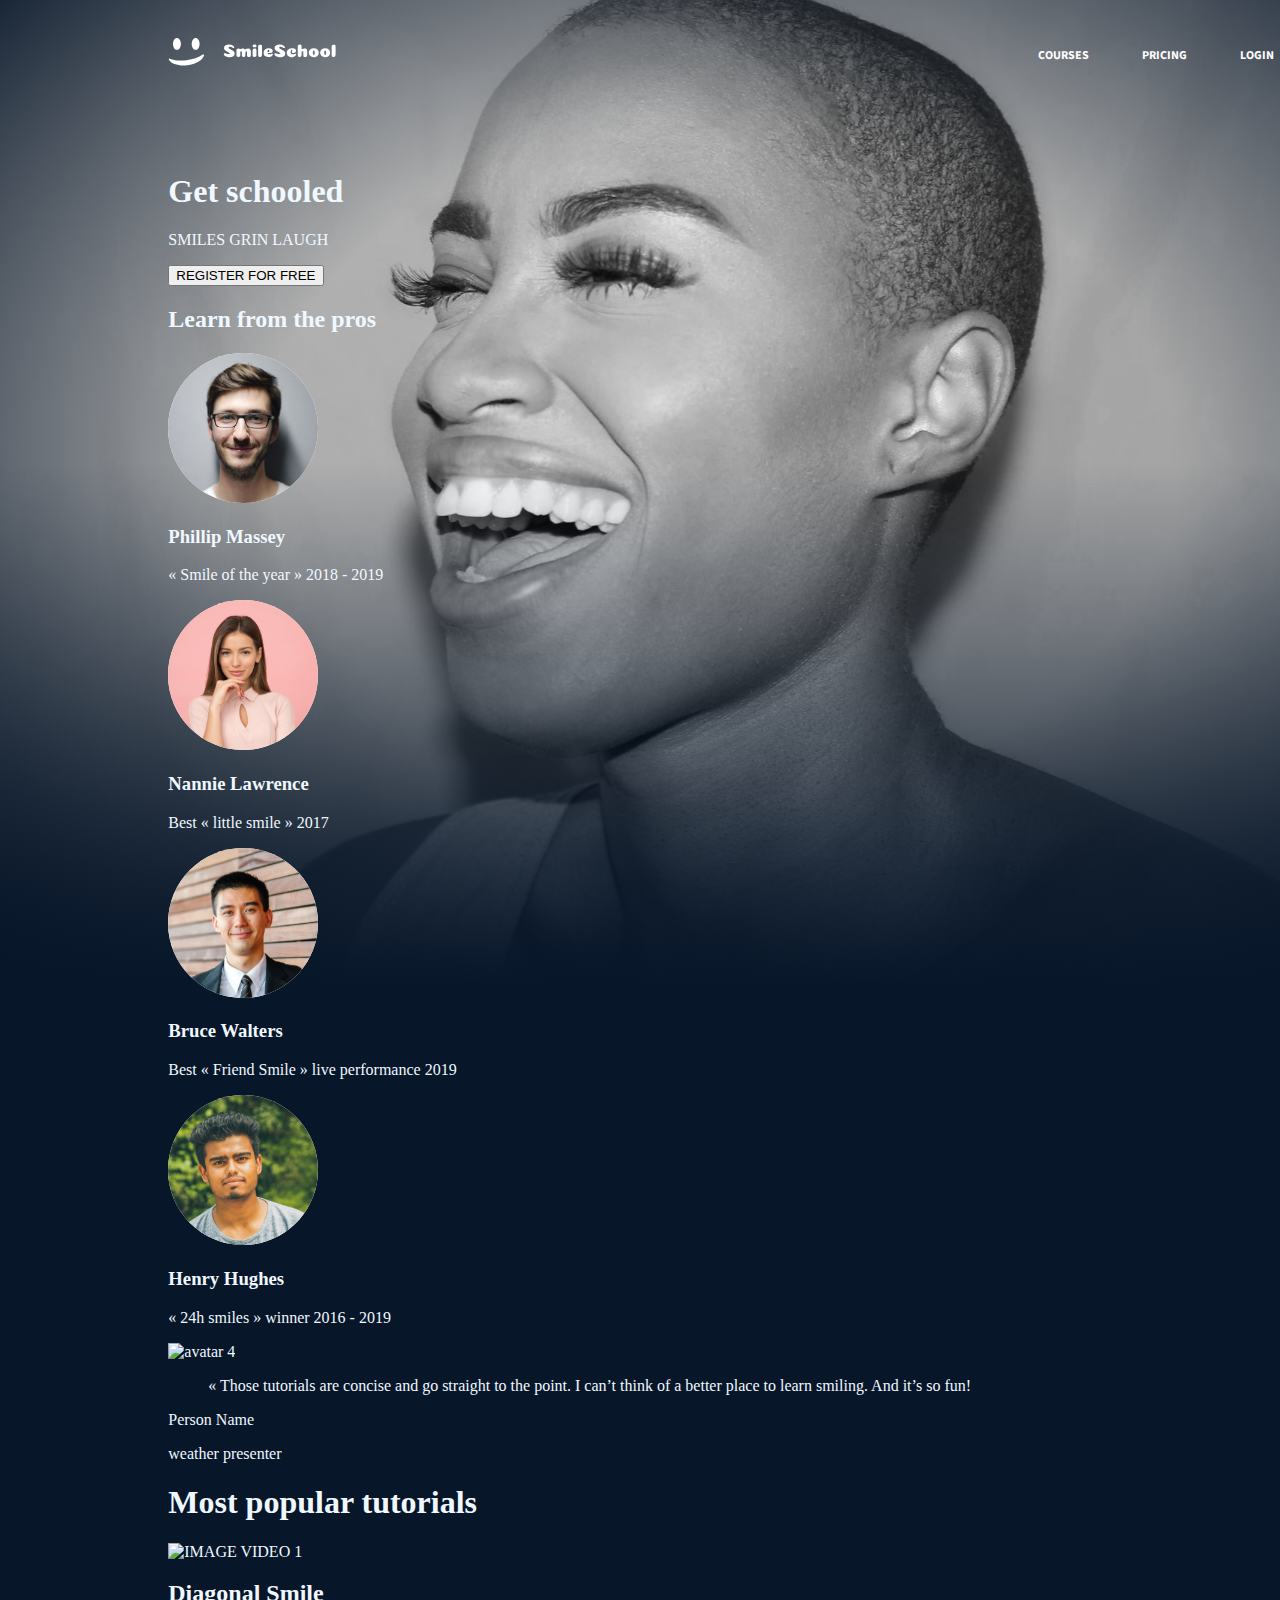
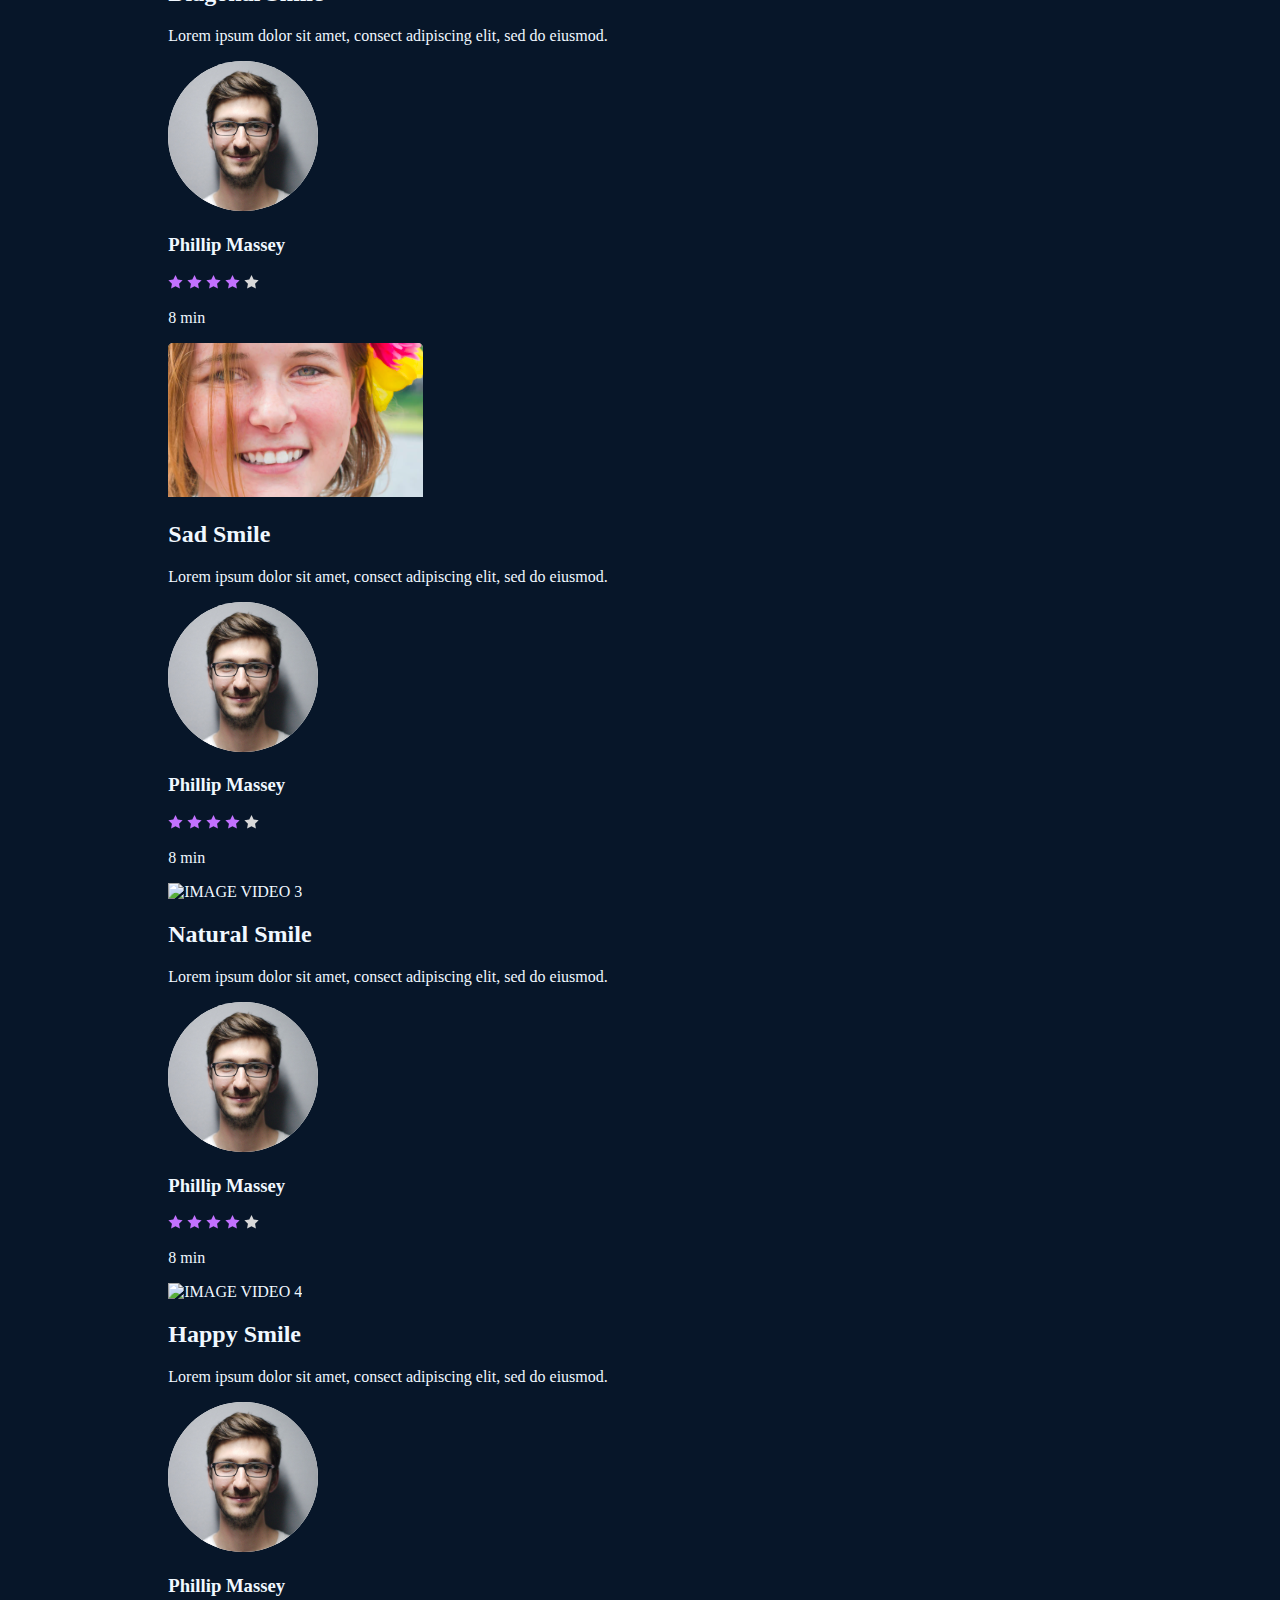
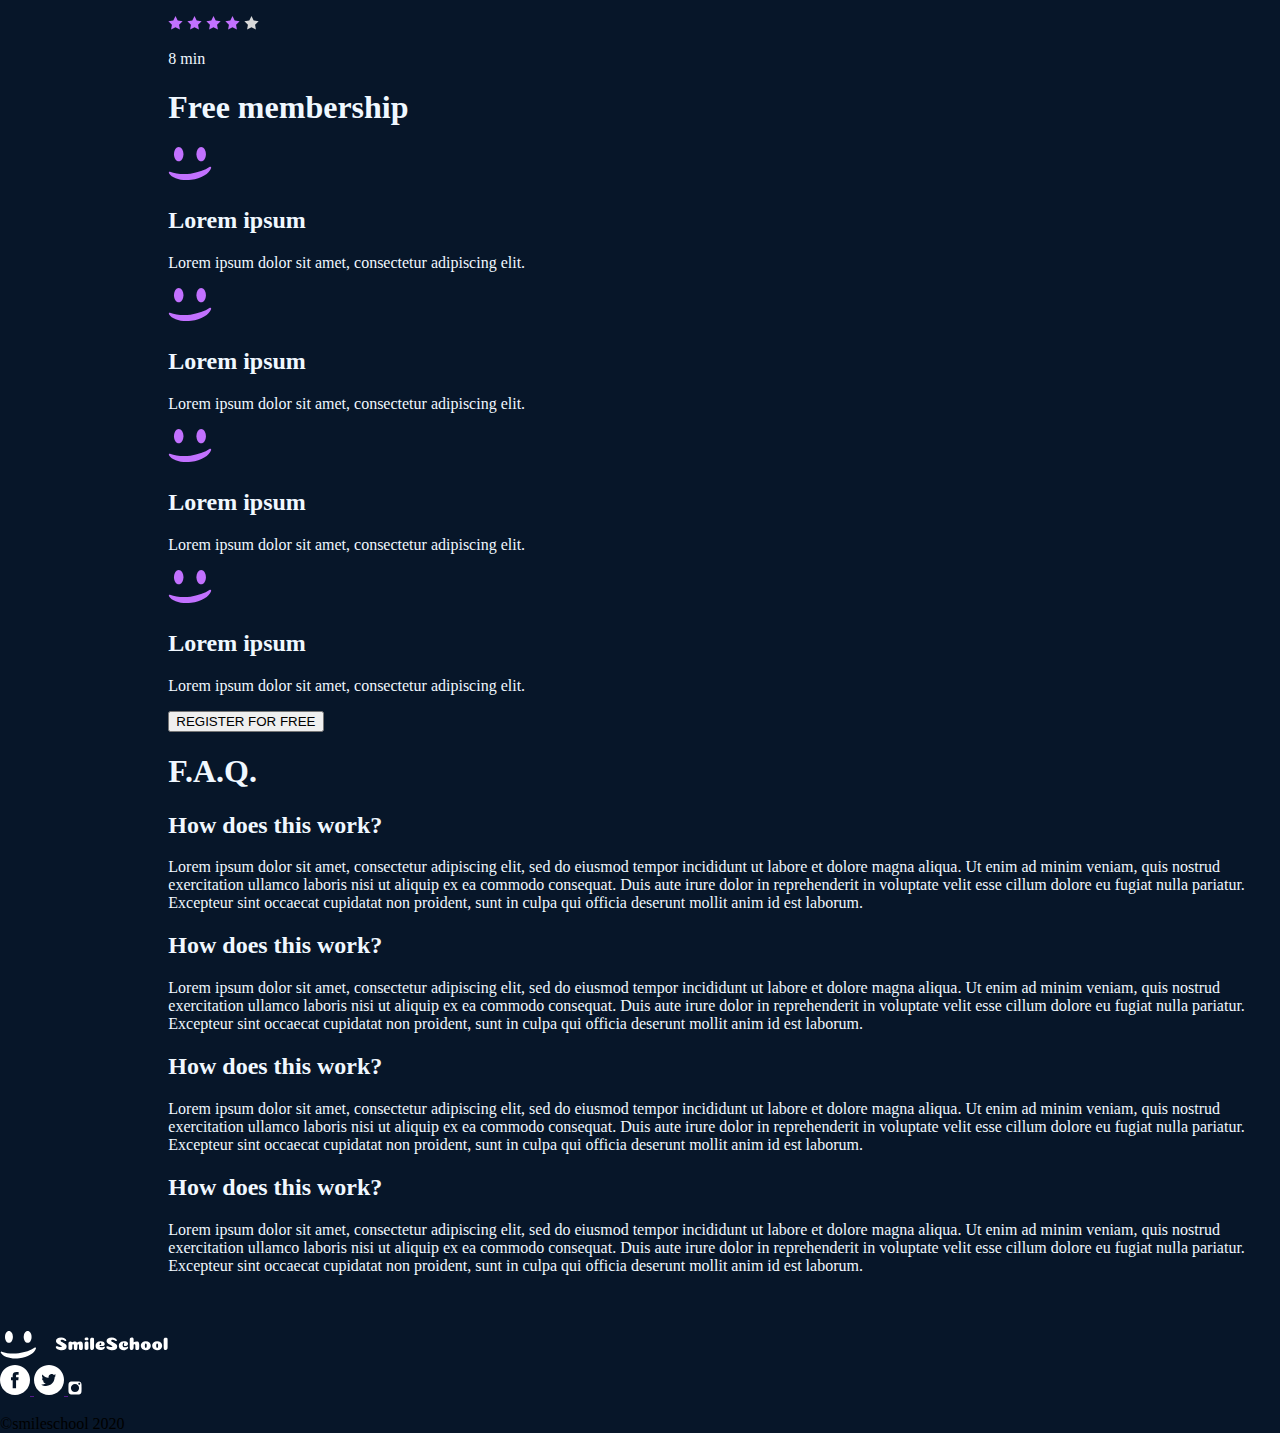
==== css_advanced/index.html @ c52c88cc "header and background image done" ====
<!DOCTYPE html>
<html lang="en">

<head>
    <meta charset="UTF-8">
    <meta name="viewport" content="width=device-width, initial-scale=1.0">
    <title>Get schooled</title>
    <link rel="stylesheet" href="styles.css">
    <link href="https://fonts.googleapis.com/css2?family=Source+Sans+Pro:wght@700&display=swap" rel="stylesheet">


</head>

<body>
    <header>
        <div>
            <a href="#">
                <img src="./images/logo.svg" alt="Logo"/>
            </a>
        </div>        
        <div class="menu">
            <a href="#">COURSES</a>
            <a href="#">PRICING</a>
            <a href="#">LOGIN</a>
        </div>
    </header>
    <main>
       <section>
        <div>
            <h1>Get schooled</h1>
            <p>SMILES GRIN LAUGH</p>
            <button>REGISTER FOR FREE</button>
        </div>  
        <div>
            <h2>Learn from the pros</h2>
            <div>
                <div>
                    <img src="./images/avatar.svg" alt="avatar"/>
                    <h3>Phillip Massey</h3>
                    <p>« Smile of the year » 2018 - 2019</p>
                </div>
                <div>
                    <img src="./images/avatar(1).svg" alt="avatar 1"/>
                    <h3>Nannie Lawrence</h3>
                    <p>Best « little smile » 2017</p>
                </div>
                <div>
                    <img src="./images/avatar(2).svg" alt="avatar 2"/>
                    <h3>Bruce Walters</h3>
                    <p>Best « Friend Smile » live performance 2019</p>
                </div>
                <div>
                    <img src="./images/avatar(3).svg" alt="avatar 3"/>
                    <h3>Henry Hughes</h3>
                    <p>« 24h smiles » winner 2016 - 2019</p>
                </div>
            </div>
        </div>      
       </section>
       <section>
        <div>
            <img src="./images/avatar(4).svg" alt="avatar 4"/>
            <div>
                <blockquote>« Those tutorials are concise and go straight to the point. I can’t think of a better place to learn smiling. And it’s so fun!</blockquote>
                <p>Person Name</p>
                <p>weather presenter</p>
            </div>
        </div>
       </section>
       <section>
        <h1>Most popular tutorials</h1>
        <div>
            <div>
                <img src="./videos/preview.svg" alt="IMAGE VIDEO 1"/>
                <h2>Diagonal Smile</h2>
                <p>Lorem ipsum dolor sit amet, consect adipiscing elit, sed do eiusmod.</p>
                <div>
                    <img src="./images/avatar.svg" alt="avatar"/>
                    <h3>Phillip Massey</h3>
                </div>
                <div>
                    <img src="./images/Star_1.svg" alt="STAR 1">
                    <img src="./images/Star_1.svg" alt="STAR 2">
                    <img src="./images/Star_1.svg" alt="STAR 3">
                    <img src="./images/Star_1.svg" alt="STAR 4"> 
                    <img src="./images/Star_5.svg" alt="STAR 5">  
                </div>
                <p>8 min</p>
            </div>
            <div>
                <img src="./videos/preview 1.svg" alt="IMAGE VIDEO 2"/>
                <h2>Sad Smile</h2>
                <p>Lorem ipsum dolor sit amet, consect adipiscing elit, sed do eiusmod.</p>
                <div>
                    <img src="./images/avatar.svg" alt="avatar"/>
                    <h3>Phillip Massey</h3>
                </div>
                <div>
                    <img src="./images/Star_1.svg" alt="STAR 1">
                    <img src="./images/Star_1.svg" alt="STAR 2">
                    <img src="./images/Star_1.svg" alt="STAR 3">
                    <img src="./images/Star_1.svg" alt="STAR 4">
                    <img src="./images/Star_5.svg" alt="STAR 5">  
                </div>
                <p>8 min</p>
            </div>
            <div>
                <img src="./videos/preview 2.svg" alt="IMAGE VIDEO 3"/>
                <h2>Natural Smile</h2>
                <p>Lorem ipsum dolor sit amet, consect adipiscing elit, sed do eiusmod.</p>
                <div>
                    <img src="./images/avatar.svg" alt="avatar"/>
                    <h3>Phillip Massey</h3>
                </div>
                <div>
                    <img src="./images/Star_1.svg" alt="STAR 1">
                    <img src="./images/Star_1.svg" alt="STAR 2">
                    <img src="./images/Star_1.svg" alt="STAR 3">
                    <img src="./images/Star_1.svg" alt="STAR 4">
                    <img src="./images/Star_5.svg" alt="STAR 5">  
                </div>
                <p>8 min</p>
            </div>
            <div>
                <img src="./videos/preview 3.svg" alt="IMAGE VIDEO 4"/>
                <h2>Happy Smile</h2>
                <p>Lorem ipsum dolor sit amet, consect adipiscing elit, sed do eiusmod.</p>
                <div>
                    <img src="./images/avatar.svg" alt="avatar"/>
                    <h3>Phillip Massey</h3>
                </div>
                <div>
                    <img src="./images/Star_1.svg" alt="STAR 1">
                    <img src="./images/Star_1.svg" alt="STAR 2">
                    <img src="./images/Star_1.svg" alt="STAR 3">
                    <img src="./images/Star_1.svg" alt="STAR 4">
                    <img src="./images/Star_5.svg" alt="STAR 5">  
                </div>
                <p>8 min</p>
            </div>
        </div>
       </section>
       <section>
        <h1>Free membership</h1>
        <div>
            <div>
                <img src="./images/smile.svg" alt="SMILE 1">
                <h2>Lorem ipsum</h2>
                <p>Lorem ipsum dolor sit amet, consectetur adipiscing elit.</p>
            </div>
            <div>
                <img src="./images/smile.svg" alt="SMILE 2">
                <h2>Lorem ipsum</h2>
                <p>Lorem ipsum dolor sit amet, consectetur adipiscing elit.</p>
            </div>
            <div>
                <img src="./images/smile.svg" alt="SMILE 3">
                <h2>Lorem ipsum</h2>
                <p>Lorem ipsum dolor sit amet, consectetur adipiscing elit.</p>
            </div>
            <div>
                <img src="./images/smile.svg" alt="SMILE 4">
                <h2>Lorem ipsum</h2>
                <p>Lorem ipsum dolor sit amet, consectetur adipiscing elit.</p>
            </div>
        </div>
        <button>REGISTER FOR FREE</button>
       </section>
       <section>
        <h1>F.A.Q.</h1>
        <div>
            <div>
                <div>
                    <h2>How does this work?</h2>
                    <p>Lorem ipsum dolor sit amet, consectetur adipiscing elit, sed do eiusmod tempor incididunt ut labore et dolore magna aliqua. Ut enim ad minim veniam, quis nostrud exercitation ullamco laboris nisi ut aliquip ex ea commodo consequat. Duis aute irure dolor in reprehenderit in voluptate velit esse cillum dolore eu fugiat nulla pariatur. Excepteur sint occaecat cupidatat non proident, sunt in culpa qui officia deserunt mollit anim id est laborum.</p>
                </div>
                <div>
                    <h2>How does this work?</h2>
                    <p>Lorem ipsum dolor sit amet, consectetur adipiscing elit, sed do eiusmod tempor incididunt ut labore et dolore magna aliqua. Ut enim ad minim veniam, quis nostrud exercitation ullamco laboris nisi ut aliquip ex ea commodo consequat. Duis aute irure dolor in reprehenderit in voluptate velit esse cillum dolore eu fugiat nulla pariatur. Excepteur sint occaecat cupidatat non proident, sunt in culpa qui officia deserunt mollit anim id est laborum.</p>
                </div>
            </div>
            <div>
                <div>
                    <h2>How does this work?</h2>
                    <p>Lorem ipsum dolor sit amet, consectetur adipiscing elit, sed do eiusmod tempor incididunt ut labore et dolore magna aliqua. Ut enim ad minim veniam, quis nostrud exercitation ullamco laboris nisi ut aliquip ex ea commodo consequat. Duis aute irure dolor in reprehenderit in voluptate velit esse cillum dolore eu fugiat nulla pariatur. Excepteur sint occaecat cupidatat non proident, sunt in culpa qui officia deserunt mollit anim id est laborum.</p>
                </div>
                <div>
                    <h2>How does this work?</h2>
                    <p>Lorem ipsum dolor sit amet, consectetur adipiscing elit, sed do eiusmod tempor incididunt ut labore et dolore magna aliqua. Ut enim ad minim veniam, quis nostrud exercitation ullamco laboris nisi ut aliquip ex ea commodo consequat. Duis aute irure dolor in reprehenderit in voluptate velit esse cillum dolore eu fugiat nulla pariatur. Excepteur sint occaecat cupidatat non proident, sunt in culpa qui officia deserunt mollit anim id est laborum.</p>
                </div>
            </div>
        </div>
       </section>
    </main>
    <footer>
        <div>
            <div>
                <img src="./images/logo.svg" alt="FOOTER logo">
                <div>
                    <a href="">
                        <img src="./images/facebook.svg" alt="facebook">
                    </a>
                    <a href="">
                        <img src="./images/twitter.svg" alt="twitter">
                    </a>
                    <a href="">
                        <img src="./images/instragram.svg" alt="instragram">
                    </a>
                </div>
            </div>
            <p>©smileschool 2020</p>
        </div>
    </footer>
</body>
</html>
---- css_advanced/styles.css ----
body {
    margin: 0;
    background-color: #071629;
    width: 1440px;
    height: 3718px;
    position: relative;
}

body::before {
    content: "";
    position: absolute;
    top: 0;
    left: 0;
    width: 100%;
    height: 100%;
    background-image: url('./images/Bitmap.svg');
    background-repeat: no-repeat;
    background-size: 1440px auto;
    filter: grayscale(100%);
    z-index: -1;
}

body::after {
    content: "";
    position: absolute;
    top: -66px;
    left: 0;
    width: 100%;
    height: 100%;

    background-image: radial-gradient(transparent 45% , #071629 ),
    linear-gradient(transparent 50%, #071629 );
    background-repeat: no-repeat;
    background-size: 1440px 1055px;

    z-index: -1;
}

header{
    display: flex;
    align-items: center;
    justify-content: space-between;
    width: 1103.41px;
    height: 29.46px;
    padding: 40.58px 168.295px;


}
.menu {
    display: flex;
    align-items: center;
    gap: 53px;
    width: 234px;
    height: 15px;
}
.menu a {
    text-decoration: none;
    color: #fff;
    font-family: 'Source Sans Pro', sans-serif; 
    font-size: 12px;
    font-weight: 700; 
}

main {
    padding: 40.58px 168.295px;  
    background-position: top center;
    background-blend-mode: normal, color, normal;
   
    color: aliceblue;
    
    
}
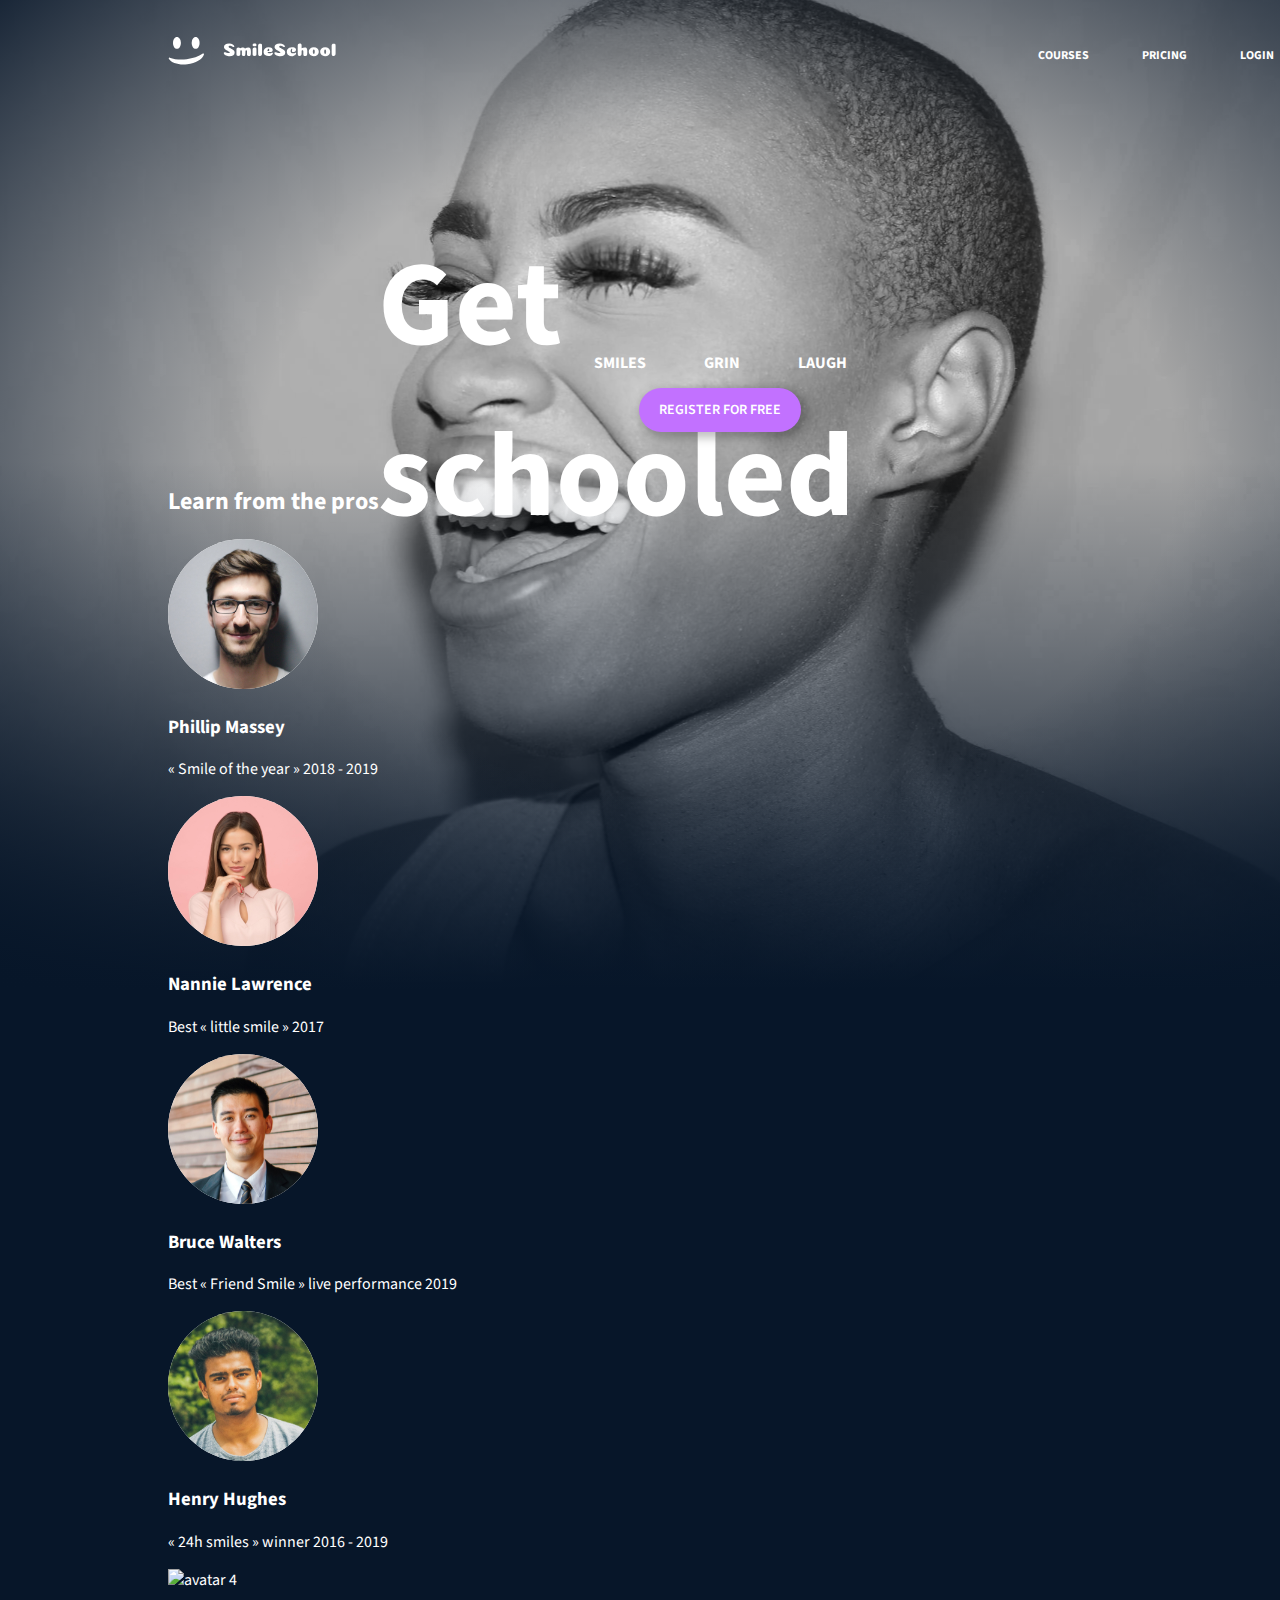
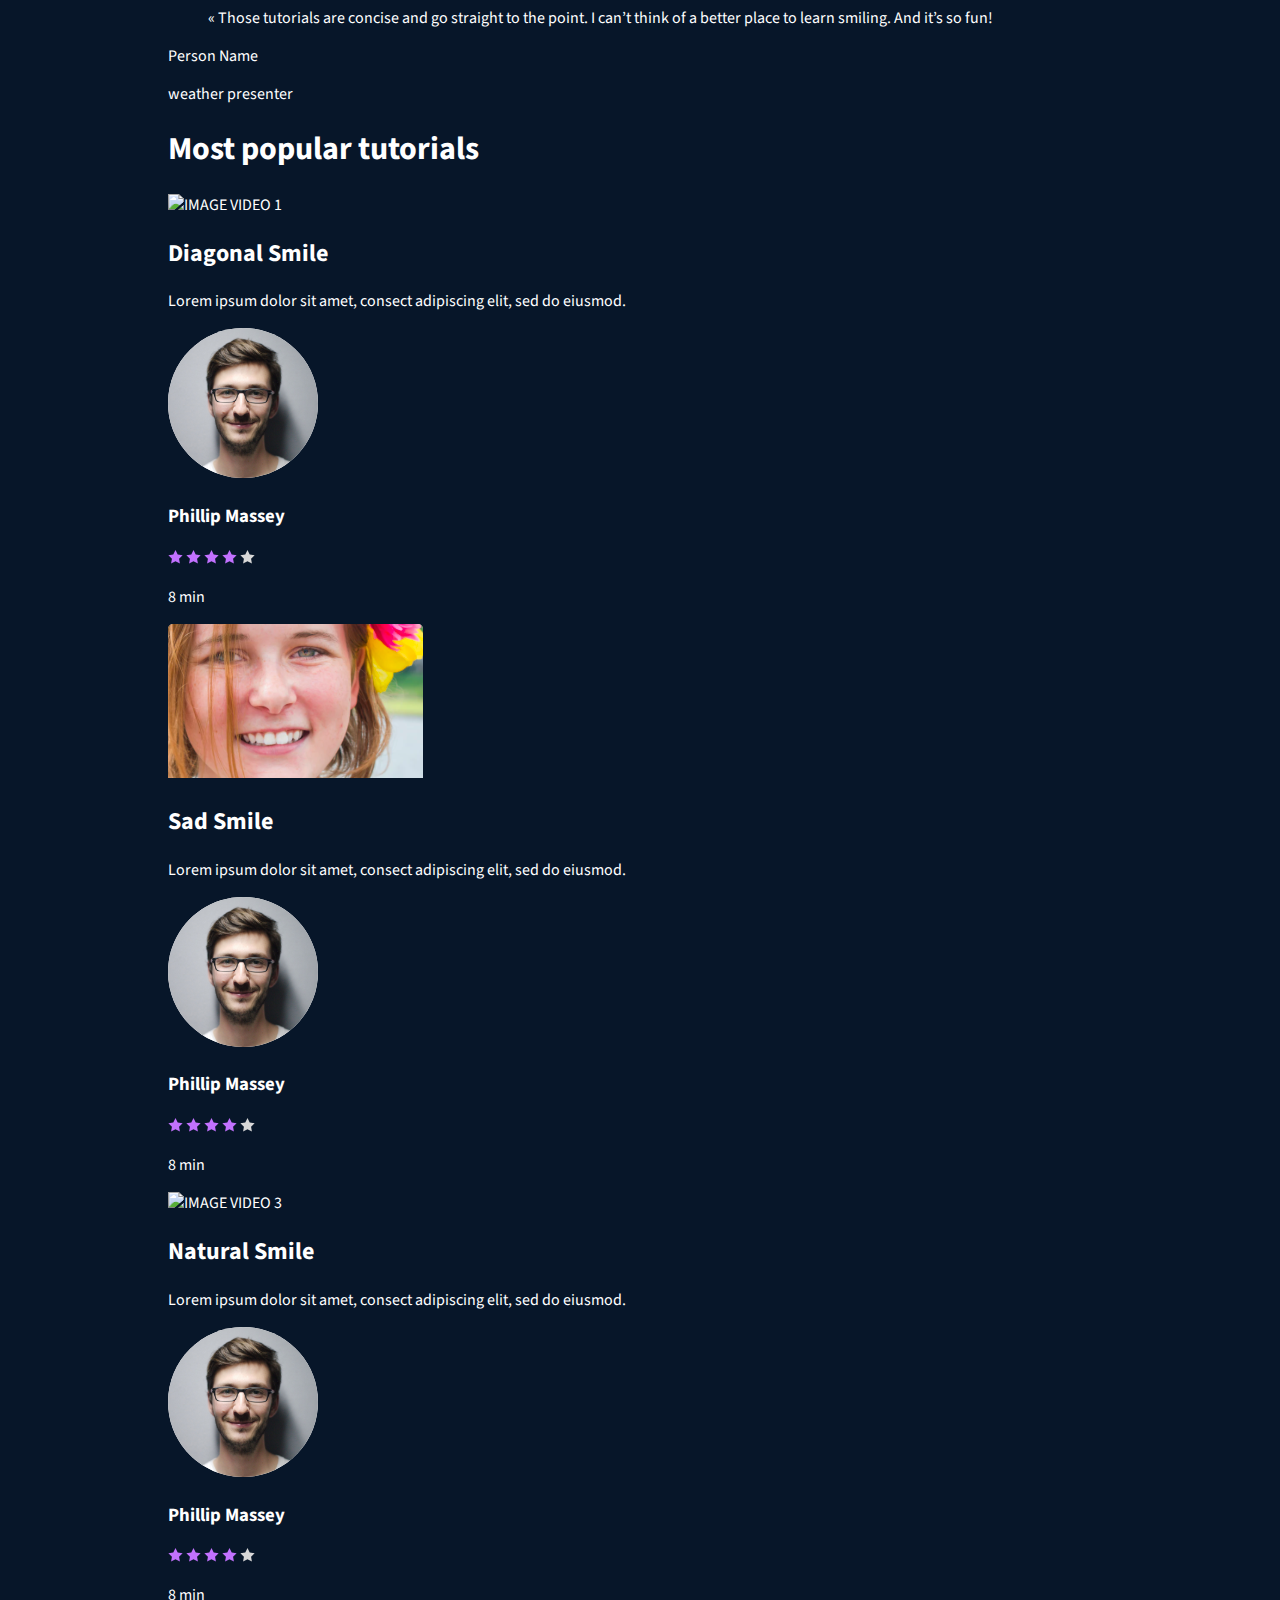
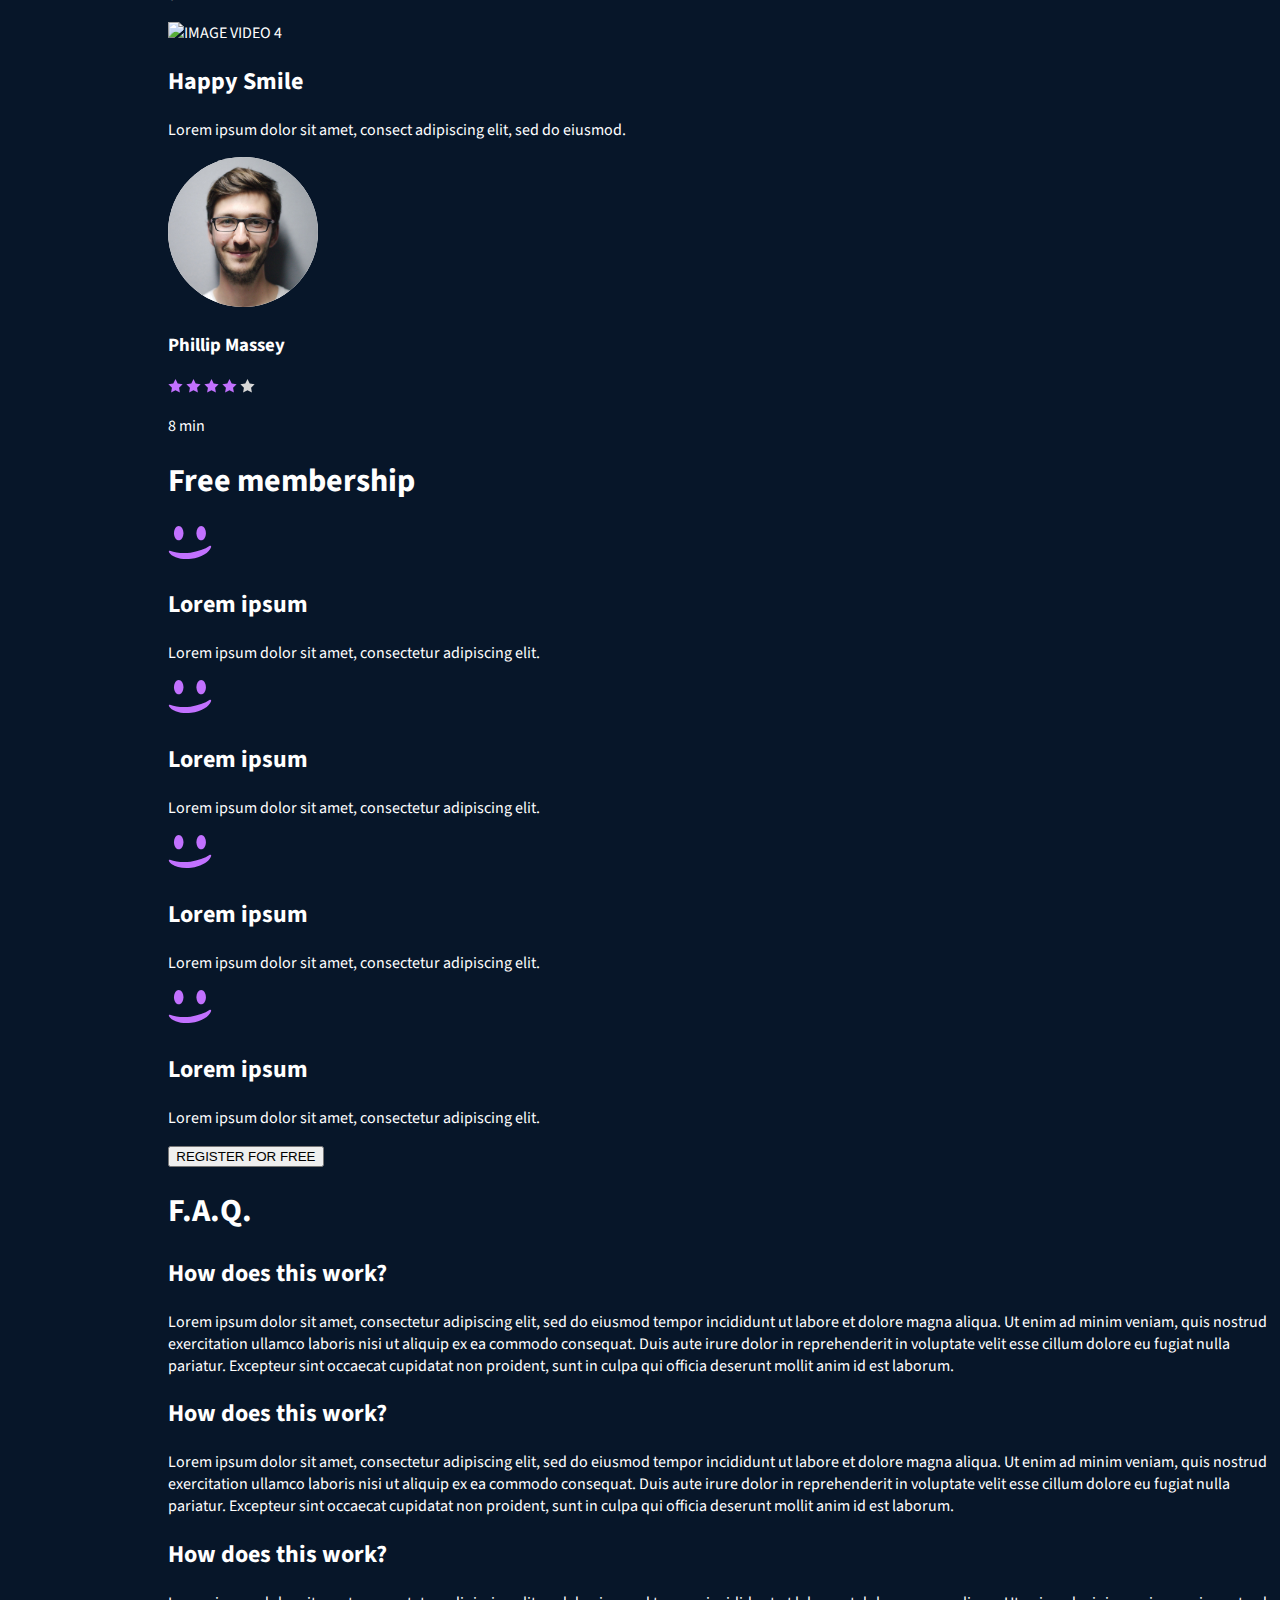
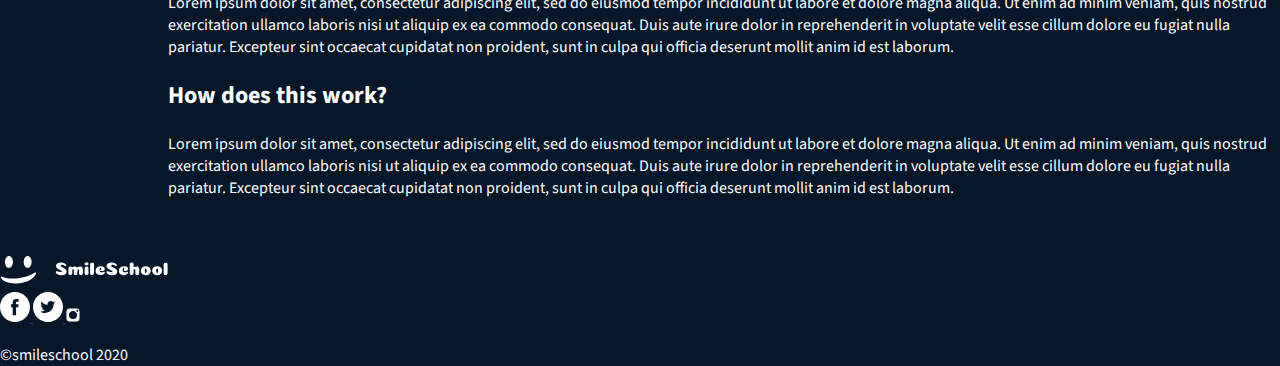
==== commit 2cd0f9b1: "Implementing CSS on the header and main" ====
--- a/css_advanced/index.html
+++ b/css_advanced/index.html
@@ -6,7 +6,7 @@
     <meta name="viewport" content="width=device-width, initial-scale=1.0">
     <title>Get schooled</title>
     <link rel="stylesheet" href="styles.css">
-    <link href="https://fonts.googleapis.com/css2?family=Source+Sans+Pro:wght@700&display=swap" rel="stylesheet">
+    <link href="https://fonts.googleapis.com/css2?family=Source+Sans+Pro:wght@400;600;700&display=swap" rel="stylesheet">
 
 
 </head>
@@ -26,7 +26,7 @@
     </header>
     <main>
        <section>
-        <div>
+        <div class="Title">
             <h1>Get schooled</h1>
             <p>SMILES GRIN LAUGH</p>
             <button>REGISTER FOR FREE</button>
--- a/css_advanced/styles.css
+++ b/css_advanced/styles.css
@@ -4,6 +4,8 @@
     width: 1440px;
     height: 3718px;
     position: relative;
+    color: #FFFFFF;
+    font-family: 'Source Sans Pro', sans-serif; 
 }
 
 body::before {
@@ -54,19 +56,59 @@
     height: 15px;
 }
 .menu a {
-    text-decoration: none;
-    color: #fff;
-    font-family: 'Source Sans Pro', sans-serif; 
+    text-decoration: none; 
     font-size: 12px;
     font-weight: 700; 
+    color: #FFFFFF;
+    font-family: 'Source Sans Pro', sans-serif;
 }
 
 main {
     padding: 40.58px 168.295px;  
     background-position: top center;
     background-blend-mode: normal, color, normal;
-   
-    color: aliceblue;
-    
+
+}
+
+.Title{
+    margin-top: 70px;
+    display: flex;
+    flex-direction: column;
+    align-items: center; 
+    height: 243px;
     
 }
+
+.Title h1{
+    margin-top: 0;
+    font-size: 120px;
+    font-weight: 700px; 
+    width: 684px;
+    height: 50px;
+}
+
+.Title p{
+    margin-top: 0;
+   text-align: justify;
+   -webkit-text-align-last: justify;
+   text-align-last: justify; 
+    width: 253px;
+    height: 20px;
+    font-size: 16px;
+    font-weight: 700; 
+
+}
+
+.Title button{
+    
+    width: 162px;
+    height: 44px;
+    border-radius: 22px;
+    background-color: #C271FF;
+    color: #FFFFFF;
+    border: none;
+    font-family: 'Source Sans Pro', sans-serif; 
+    font-weight: 600;
+    font-size: 14px;
+    box-shadow: 3px 3px 10px 3px rgba(0.25,0.25,0.25,0.25);
+}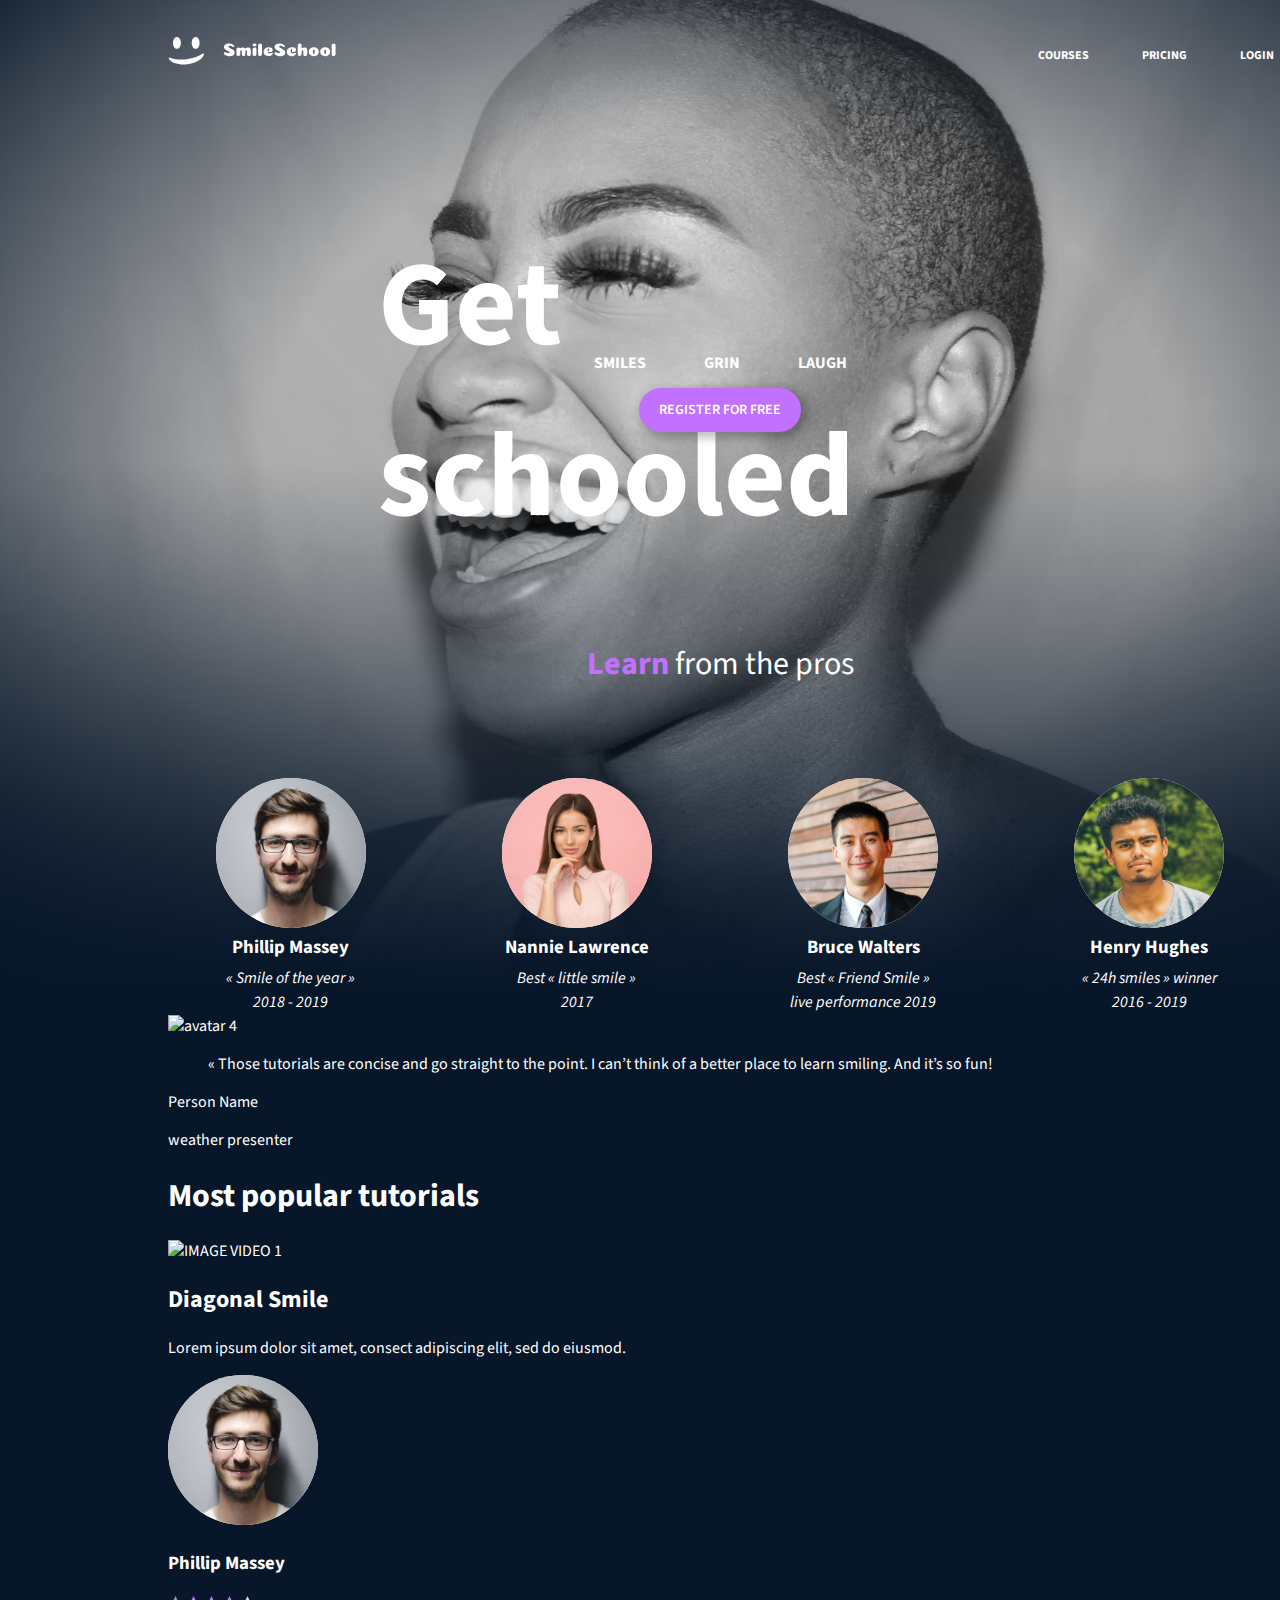
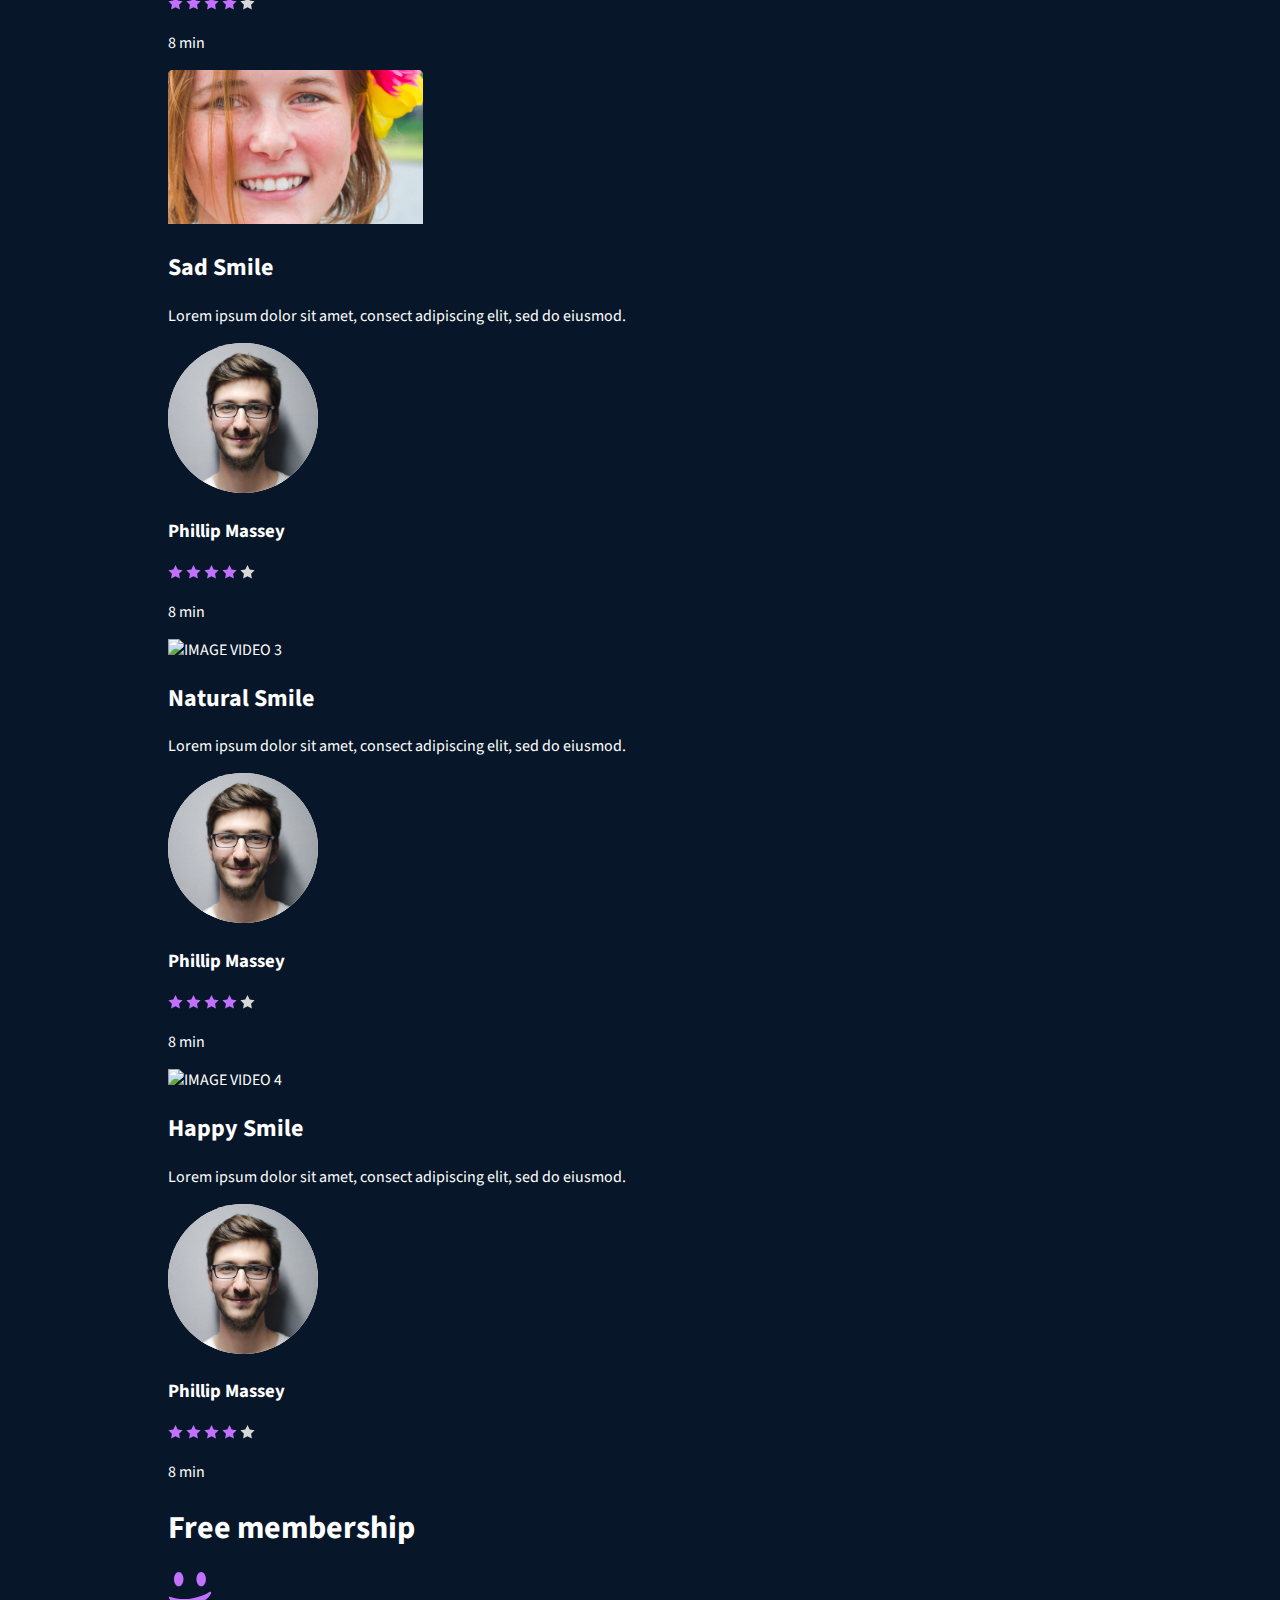
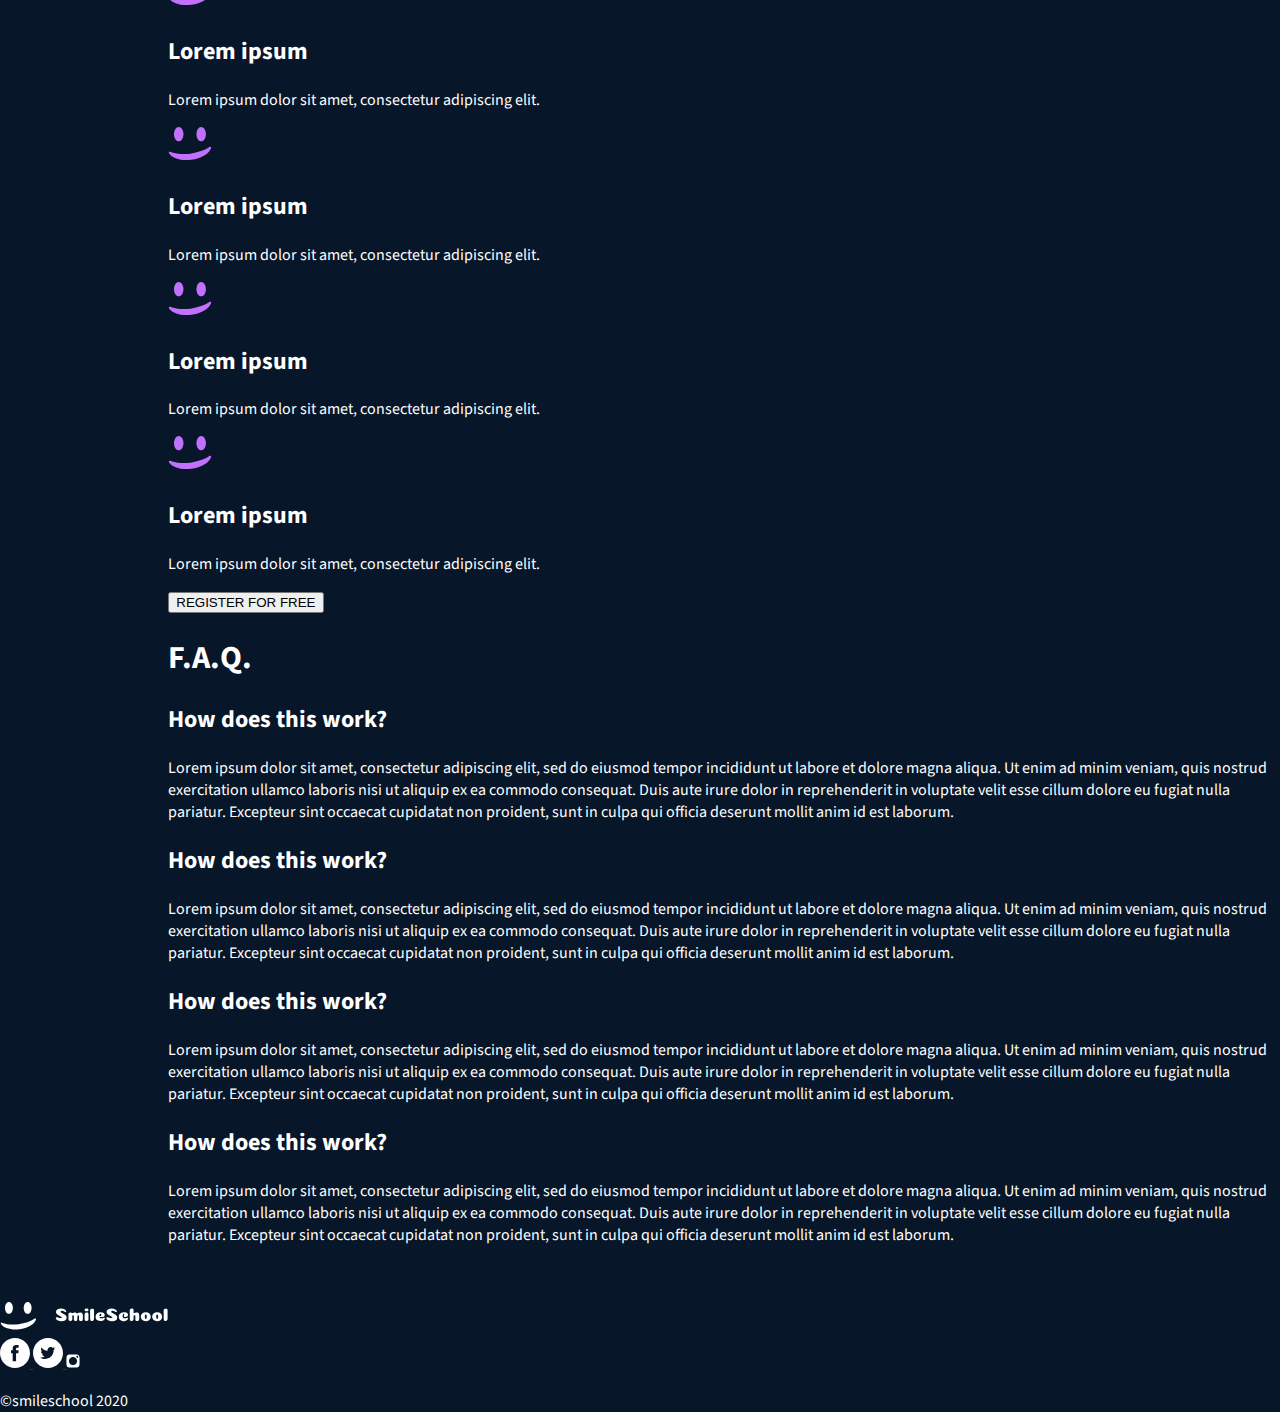
==== commit 4f6d0672: "Update css 2. Header and Banner" ====
--- a/css_advanced/index.html
+++ b/css_advanced/index.html
@@ -31,9 +31,9 @@
             <p>SMILES GRIN LAUGH</p>
             <button>REGISTER FOR FREE</button>
         </div>  
-        <div>
-            <h2>Learn from the pros</h2>
-            <div>
+        <div class="pros">
+            <h2><span class="highlight">Learn</span> from the pros</h2>
+            <div class="avatar">
                 <div>
                     <img src="./images/avatar.svg" alt="avatar"/>
                     <h3>Phillip Massey</h3>
--- a/css_advanced/styles.css
+++ b/css_advanced/styles.css
@@ -111,4 +111,58 @@
     font-weight: 600;
     font-size: 14px;
     box-shadow: 3px 3px 10px 3px rgba(0.25,0.25,0.25,0.25);
+}
+
+.pros{
+    margin-top: 150px;
+    display: flex;
+    flex-direction: column;
+    align-items: center;
+    
+}
+.pros h2 {
+    font-weight: 400;
+    font-size: 32px;
+}
+.highlight{
+    color: #C271FF;
+    font-weight: 700;
+}
+
+.avatar{
+    margin-top: 65px;
+    display: flex;
+    align-items: center;
+    justify-content: space-between;
+    width: 1009px;
+    height: 237px;
+   
+}
+.avatar div {
+    width: 150px;
+    height: 237px;
+    display: flex;
+    flex-direction: column;
+    align-items: center;
+    justify-content: space-between;
+    box-sizing: border-box;
+  line-height: 0;
+    
+}
+.avatar div img {
+    max-width: 100%; 
+    height: auto; 
+}
+.avatar div h2 {
+    height: 27px;
+    line-height: 27px;
+    font-size: 18px;
+}
+.avatar div p {
+    margin-top: 0;
+    height: 48px;
+    line-height: 24px;
+    font-style: italic;
+    font-size: 16px;
+    text-align: center;
 }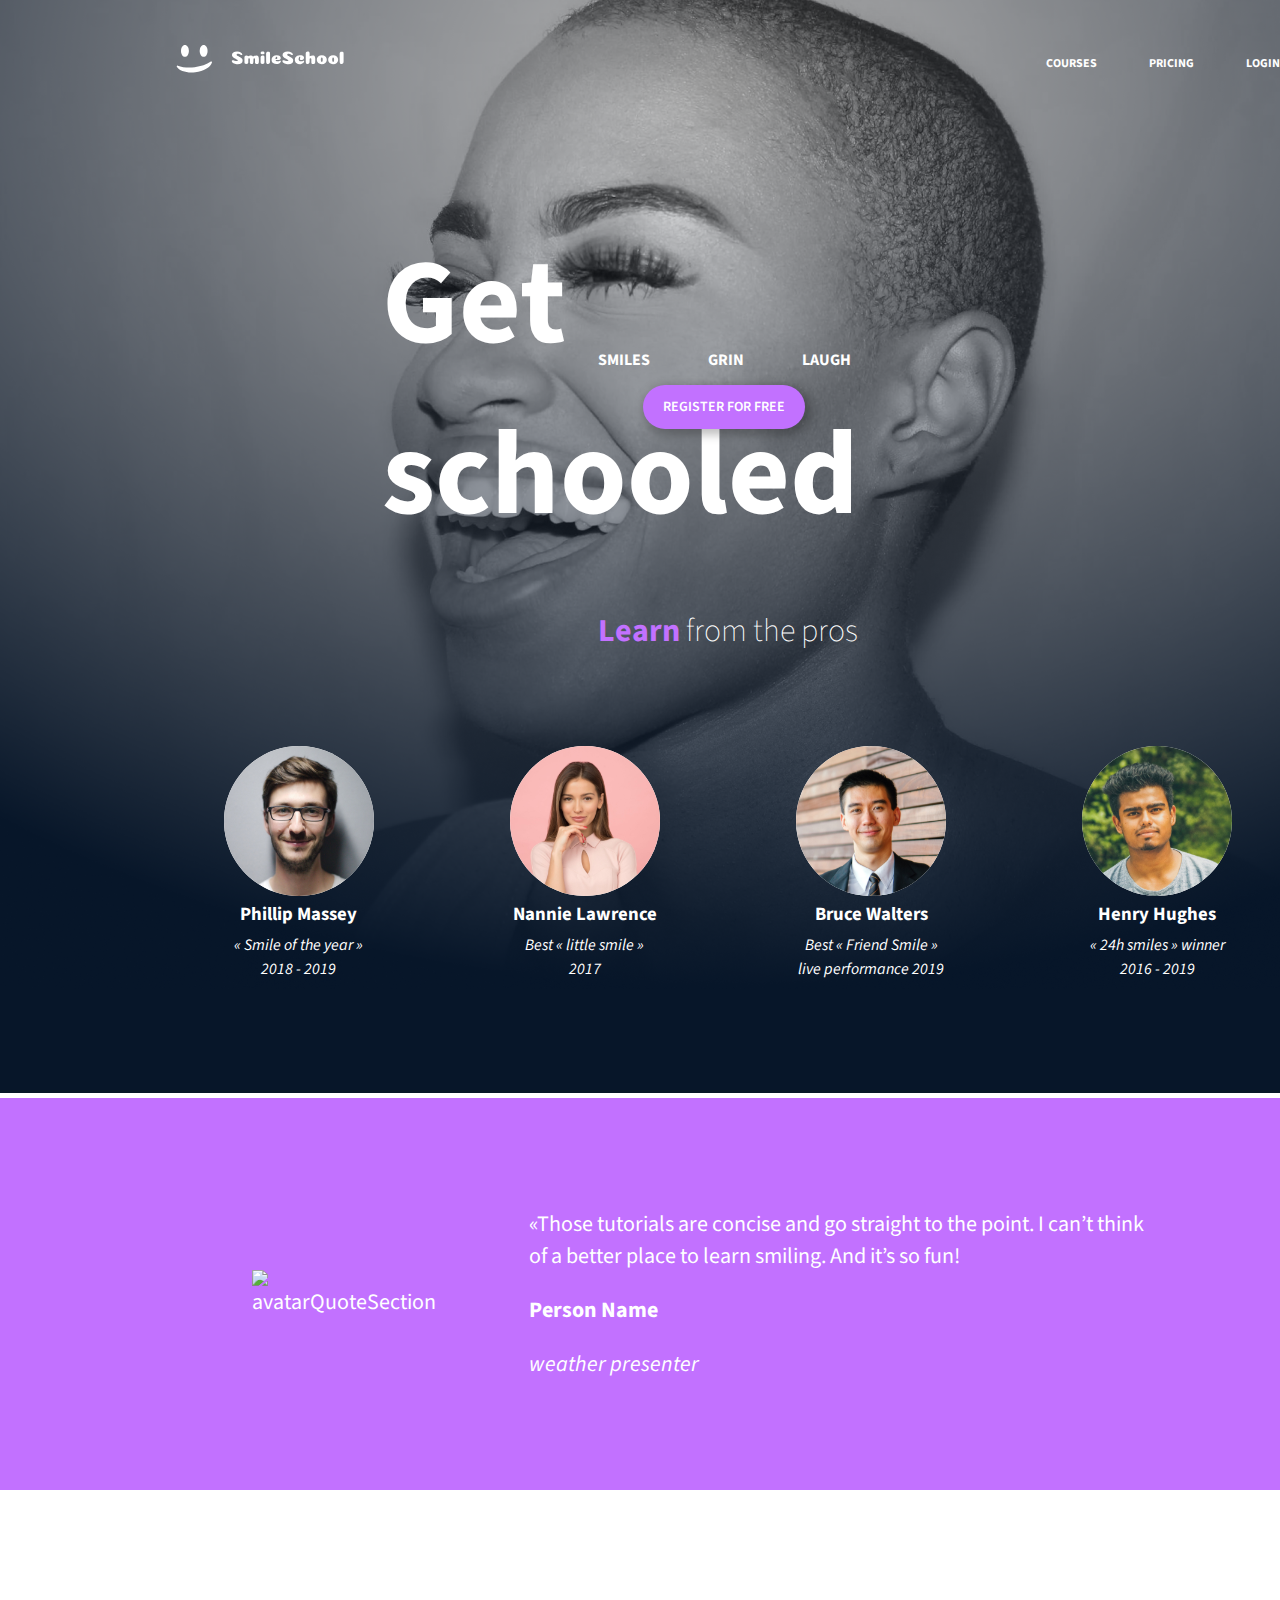
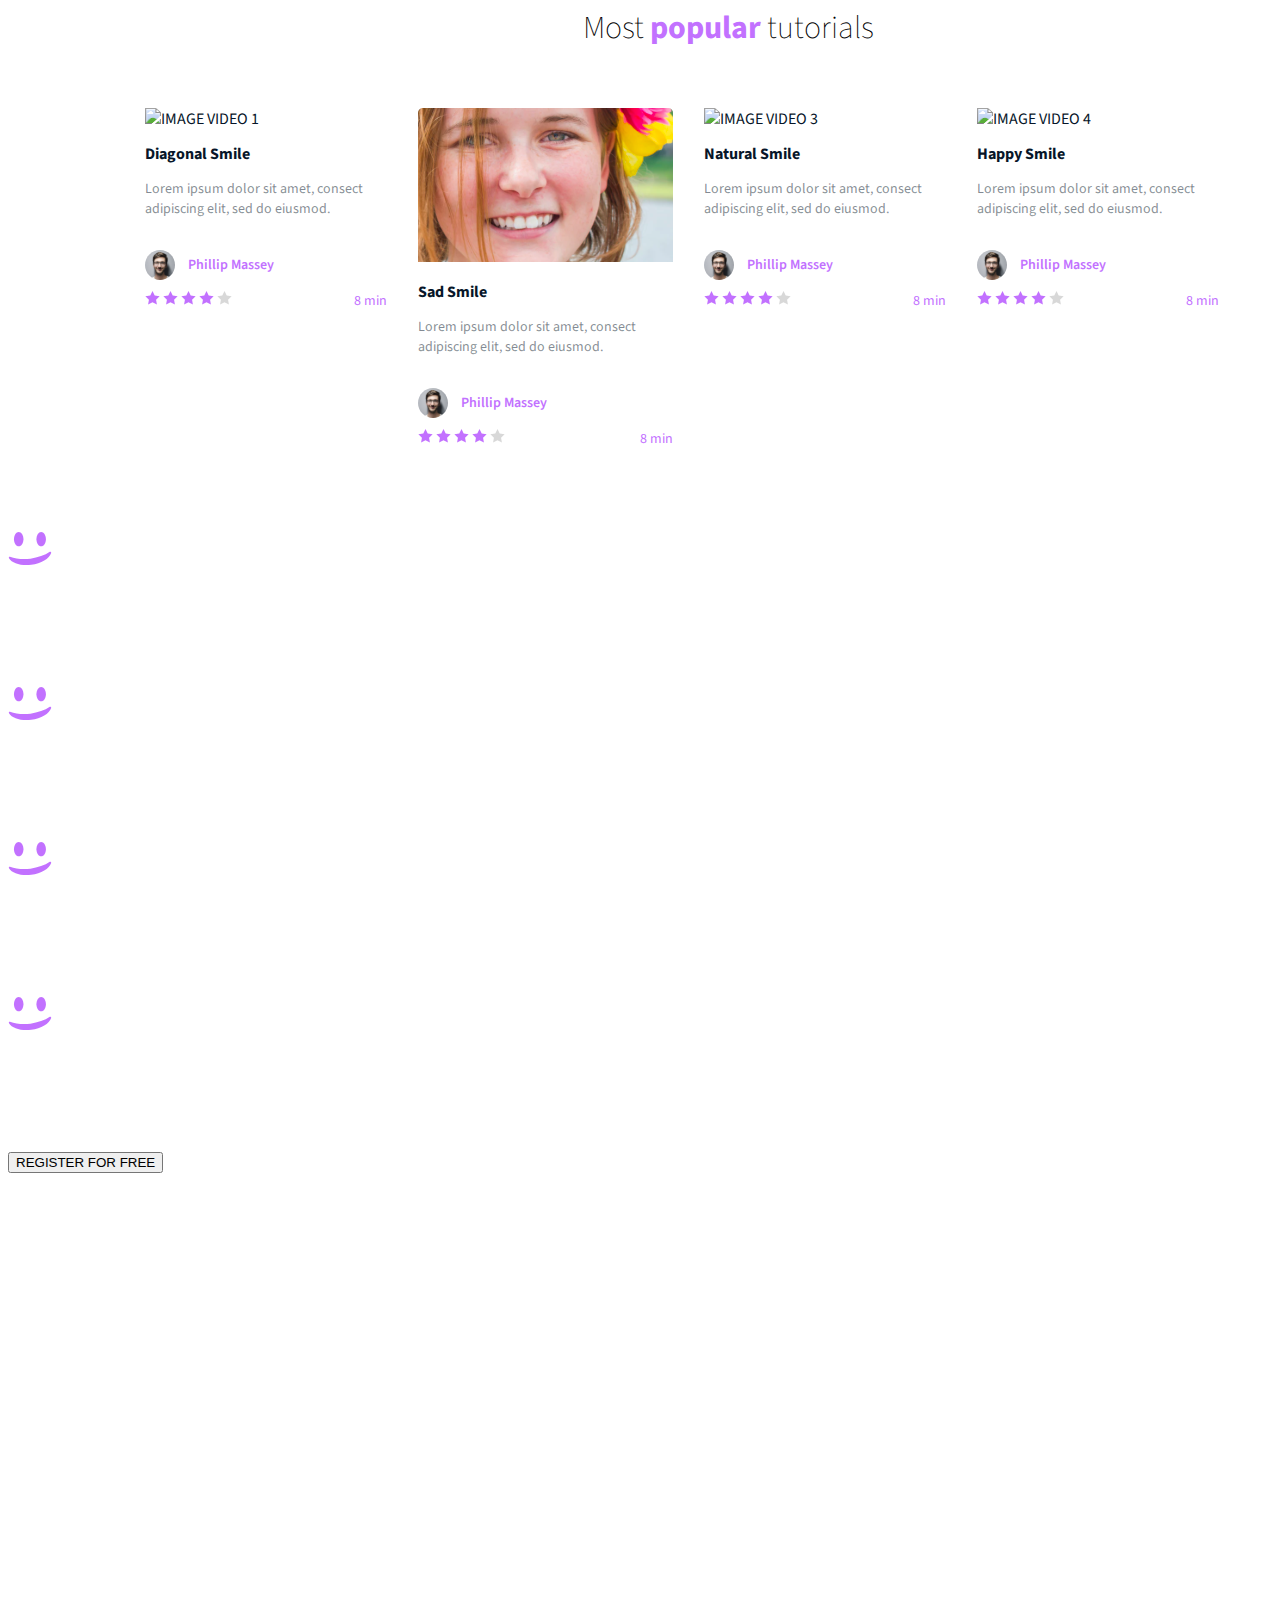
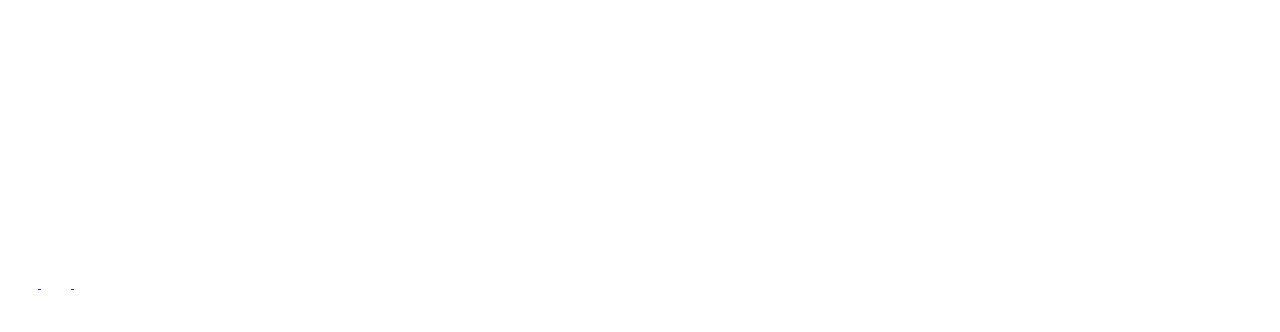
==== commit 10bb0660: "update css task 4. Videos list" ====
--- a/css_advanced/index.html
+++ b/css_advanced/index.html
@@ -6,7 +6,7 @@
     <meta name="viewport" content="width=device-width, initial-scale=1.0">
     <title>Get schooled</title>
     <link rel="stylesheet" href="styles.css">
-    <link href="https://fonts.googleapis.com/css2?family=Source+Sans+Pro:wght@400;600;700&display=swap" rel="stylesheet">
+    <link href="https://fonts.googleapis.com/css2?family=Source+Sans+Pro:wght@200;400;600;700&display=swap" rel="stylesheet">
 
 
 </head>
@@ -30,7 +30,7 @@
             <h1>Get schooled</h1>
             <p>SMILES GRIN LAUGH</p>
             <button>REGISTER FOR FREE</button>
-        </div>  
+        </div >  
         <div class="pros">
             <h2><span class="highlight">Learn</span> from the pros</h2>
             <div class="avatar">
@@ -57,86 +57,89 @@
             </div>
         </div>      
        </section>
-       <section>
-        <div>
-            <img src="./images/avatar(4).svg" alt="avatar 4"/>
-            <div>
-                <blockquote>« Those tutorials are concise and go straight to the point. I can’t think of a better place to learn smiling. And it’s so fun!</blockquote>
-                <p>Person Name</p>
-                <p>weather presenter</p>
-            </div>
-        </div>
-       </section>
-       <section>
-        <h1>Most popular tutorials</h1>
-        <div>
-            <div>
-                <img src="./videos/preview.svg" alt="IMAGE VIDEO 1"/>
+       <section class="testimonials">
+        <div class="testimonialsDiv">
+          <img src="./images/avatar(4).svg" alt="avatarQuoteSection">
+          <div class="testimonailsText">
+            <blockquote>
+              «Those tutorials are concise and go straight to the point.
+              I can’t think of a better place to learn smiling. And it’s so fun!
+            </blockquote>
+            <p class="person-name">Person Name</p>
+            <p class="weather-presenter">weather presenter</p>
+          </div>
+        </div>
+      </section>
+       <section class="tutorials">
+        <h1>Most <span class="highlight2">popular</span> tutorials</h1>
+        <div class="videosContainer">
+            <div>
+                <img class="video" src="./videos/preview.svg" alt="IMAGE VIDEO 1"/>
                 <h2>Diagonal Smile</h2>
-                <p>Lorem ipsum dolor sit amet, consect adipiscing elit, sed do eiusmod.</p>
-                <div>
-                    <img src="./images/avatar.svg" alt="avatar"/>
-                    <h3>Phillip Massey</h3>
-                </div>
-                <div>
+                <p class="tutorialsText">Lorem ipsum dolor sit amet, consect adipiscing elit, sed do eiusmod.</p>
+                <div class="avatarAndName">
+                    <img class="avatar1" src="./images/avatar.svg" alt="avatar"/>
+                    <h3>Phillip Massey</h3>
+                </div>
+                <div class="star">
                     <img src="./images/Star_1.svg" alt="STAR 1">
                     <img src="./images/Star_1.svg" alt="STAR 2">
                     <img src="./images/Star_1.svg" alt="STAR 3">
                     <img src="./images/Star_1.svg" alt="STAR 4"> 
                     <img src="./images/Star_5.svg" alt="STAR 5">  
                 </div>
-                <p>8 min</p>
-            </div>
-            <div>
-                <img src="./videos/preview 1.svg" alt="IMAGE VIDEO 2"/>
+                <p class="min">8 min</p>
+            </div>
+            <div>
+                <img class="video" src="./videos/preview 1.svg" alt="IMAGE VIDEO 2"/>
                 <h2>Sad Smile</h2>
-                <p>Lorem ipsum dolor sit amet, consect adipiscing elit, sed do eiusmod.</p>
-                <div>
-                    <img src="./images/avatar.svg" alt="avatar"/>
-                    <h3>Phillip Massey</h3>
-                </div>
-                <div>
+                <p class="tutorialsText">Lorem ipsum dolor sit amet, consect adipiscing elit, sed do eiusmod.</p>
+                <div class="avatarAndName" >
+                    <img class="avatar1" src="./images/avatar.svg" alt="avatar"/>
+                    <h3>Phillip Massey</h3>
+                </div>
+                <div class="star">
                     <img src="./images/Star_1.svg" alt="STAR 1">
                     <img src="./images/Star_1.svg" alt="STAR 2">
                     <img src="./images/Star_1.svg" alt="STAR 3">
                     <img src="./images/Star_1.svg" alt="STAR 4">
                     <img src="./images/Star_5.svg" alt="STAR 5">  
                 </div>
-                <p>8 min</p>
-            </div>
-            <div>
-                <img src="./videos/preview 2.svg" alt="IMAGE VIDEO 3"/>
+                <p class="min">8 min</p>
+            </div>
+            <div>
+                <img class="video" src="./videos/preview 2.svg" alt="IMAGE VIDEO 3"/>
                 <h2>Natural Smile</h2>
-                <p>Lorem ipsum dolor sit amet, consect adipiscing elit, sed do eiusmod.</p>
-                <div>
-                    <img src="./images/avatar.svg" alt="avatar"/>
-                    <h3>Phillip Massey</h3>
-                </div>
-                <div>
+                <p class="tutorialsText">Lorem ipsum dolor sit amet, consect adipiscing elit, sed do eiusmod.</p>
+                <div class="avatarAndName">
+                    <img class="avatar1" src="./images/avatar.svg" alt="avatar"/>
+                    <h3>Phillip Massey</h3>
+                </div>
+                <div class="star">
                     <img src="./images/Star_1.svg" alt="STAR 1">
                     <img src="./images/Star_1.svg" alt="STAR 2">
                     <img src="./images/Star_1.svg" alt="STAR 3">
                     <img src="./images/Star_1.svg" alt="STAR 4">
                     <img src="./images/Star_5.svg" alt="STAR 5">  
                 </div>
-                <p>8 min</p>
-            </div>
-            <div>
-                <img src="./videos/preview 3.svg" alt="IMAGE VIDEO 4"/>
+                <p class="min">8 min</p>
+            </div>
+            <div>
+                <img class="video" src="./videos/preview 3.svg" alt="IMAGE VIDEO 4"/>
                 <h2>Happy Smile</h2>
-                <p>Lorem ipsum dolor sit amet, consect adipiscing elit, sed do eiusmod.</p>
-                <div>
-                    <img src="./images/avatar.svg" alt="avatar"/>
-                    <h3>Phillip Massey</h3>
-                </div>
-                <div>
+                <p class="tutorialsText">Lorem ipsum dolor sit amet, consect adipiscing elit, sed do eiusmod.</p>
+                <div class="avatarAndName">
+                    <img class="avatar1" src="./images/avatar.svg" alt="avatar"/>
+                    <h3>Phillip Massey</h3>
+                </div>
+                <div class="star">
                     <img src="./images/Star_1.svg" alt="STAR 1">
                     <img src="./images/Star_1.svg" alt="STAR 2">
                     <img src="./images/Star_1.svg" alt="STAR 3">
                     <img src="./images/Star_1.svg" alt="STAR 4">
                     <img src="./images/Star_5.svg" alt="STAR 5">  
                 </div>
-                <p>8 min</p>
+                <p class="min">8 min</p>
             </div>
         </div>
        </section>
--- a/css_advanced/styles.css
+++ b/css_advanced/styles.css
@@ -1,43 +1,13 @@
 body {
-    margin: 0;
-    background-color: #071629;
     width: 1440px;
-    height: 3718px;
-    position: relative;
+    height: 1093px;
+    background-color: #FFFFFF;
     color: #FFFFFF;
     font-family: 'Source Sans Pro', sans-serif; 
-}
-
-body::before {
-    content: "";
-    position: absolute;
-    top: 0;
-    left: 0;
-    width: 100%;
-    height: 100%;
-    background-image: url('./images/Bitmap.svg');
+    background-image: url('./images/Bitmap.png');
     background-repeat: no-repeat;
-    background-size: 1440px auto;
-    filter: grayscale(100%);
-    z-index: -1;
-}
-
-body::after {
-    content: "";
-    position: absolute;
-    top: -66px;
-    left: 0;
-    width: 100%;
-    height: 100%;
-
-    background-image: radial-gradient(transparent 45% , #071629 ),
-    linear-gradient(transparent 50%, #071629 );
-    background-repeat: no-repeat;
-    background-size: 1440px 1055px;
-
-    z-index: -1;
-}
-
+    
+}
 header{
     display: flex;
     align-items: center;
@@ -51,7 +21,7 @@
 .menu {
     display: flex;
     align-items: center;
-    gap: 53px;
+    justify-content: space-between;
     width: 234px;
     height: 15px;
 }
@@ -63,15 +33,9 @@
     font-family: 'Source Sans Pro', sans-serif;
 }
 
-main {
-    padding: 40.58px 168.295px;  
-    background-position: top center;
-    background-blend-mode: normal, color, normal;
-
-}
-
 .Title{
-    margin-top: 70px;
+    margin-top: 100px;
+    margin-left:-8px ;
     display: flex;
     flex-direction: column;
     align-items: center; 
@@ -114,15 +78,16 @@
 }
 
 .pros{
-    margin-top: 150px;
+    margin-top: 120px;
     display: flex;
     flex-direction: column;
     align-items: center;
     
 }
 .pros h2 {
-    font-weight: 400;
+    font-weight: 200;
     font-size: 32px;
+    
 }
 .highlight{
     color: #C271FF;
@@ -146,7 +111,7 @@
     align-items: center;
     justify-content: space-between;
     box-sizing: border-box;
-  line-height: 0;
+    line-height: 0;
     
 }
 .avatar div img {
@@ -165,4 +130,115 @@
     font-style: italic;
     font-size: 16px;
     text-align: center;
-}+}
+
+.testimonials{
+    margin-top: 115px;
+    margin-left: -9px;
+    background-color: #c271ff;
+    display: flex;
+    justify-content: center;
+    align-items: center;
+    height: 392px;
+  }
+  
+  .testimonialsDiv{
+    display: flex;
+    align-items: center;
+ 
+    width: 943px;
+    height: 160px;
+    font-size: 22px;
+  }
+  
+  .testimonials img {
+    margin-right: 53px;
+  }
+
+  
+  .person-name {
+    font-weight: bold;
+    margin-left: 40px ;
+   
+  }
+  
+  .weather-presenter {
+    font-style: italic;
+    margin-left: 40px ;
+   
+  }
+
+  .tutorials{
+    margin-top: 115px;
+  }
+  
+  .tutorials h1 {
+    color: black;
+    text-align: center;
+    font-weight: 200;
+    font-size: 32px;
+  }
+
+  .highlight2{
+    color: #C271FF;
+    font-weight: 700;
+}
+
+.videosContainer{
+    margin-top: 57.5px;
+    margin-left: 106px;
+    display: flex;
+    width: 255px;
+    height: 335px;
+    gap:31px;
+    padding: 0 31px;
+    color: #071629;
+ }
+
+ .video {
+    width: 255px;
+    height: 154px;
+ }
+
+ .tutorials h2 {
+    font-size: 16px;
+    font-weight: 700;
+ }
+ .tutorialsText {
+    width: 242px;
+    height: 48px;
+    color: rgba(7, 22, 41, 0.5);
+    font-size: 14px;
+    font-weight: 400;
+
+ }
+ 
+ .avatarAndName{
+    display: flex;
+    align-items: center;
+    gap: 13px;
+ }
+ .avatar1{
+    width: 30px;
+    height: 30px;
+ }
+.tutorials h3 {
+    color: #C271FF;
+    font-weight: 600;
+    font-size: 14px;
+}
+
+ .star {
+    width: 107px;
+    height: 15px;
+ }
+ .min {
+margin-top: -13px;
+text-align: right;
+color: #C271FF;
+font-size: 14px;
+font-weight: 400;
+ }
+
+
+
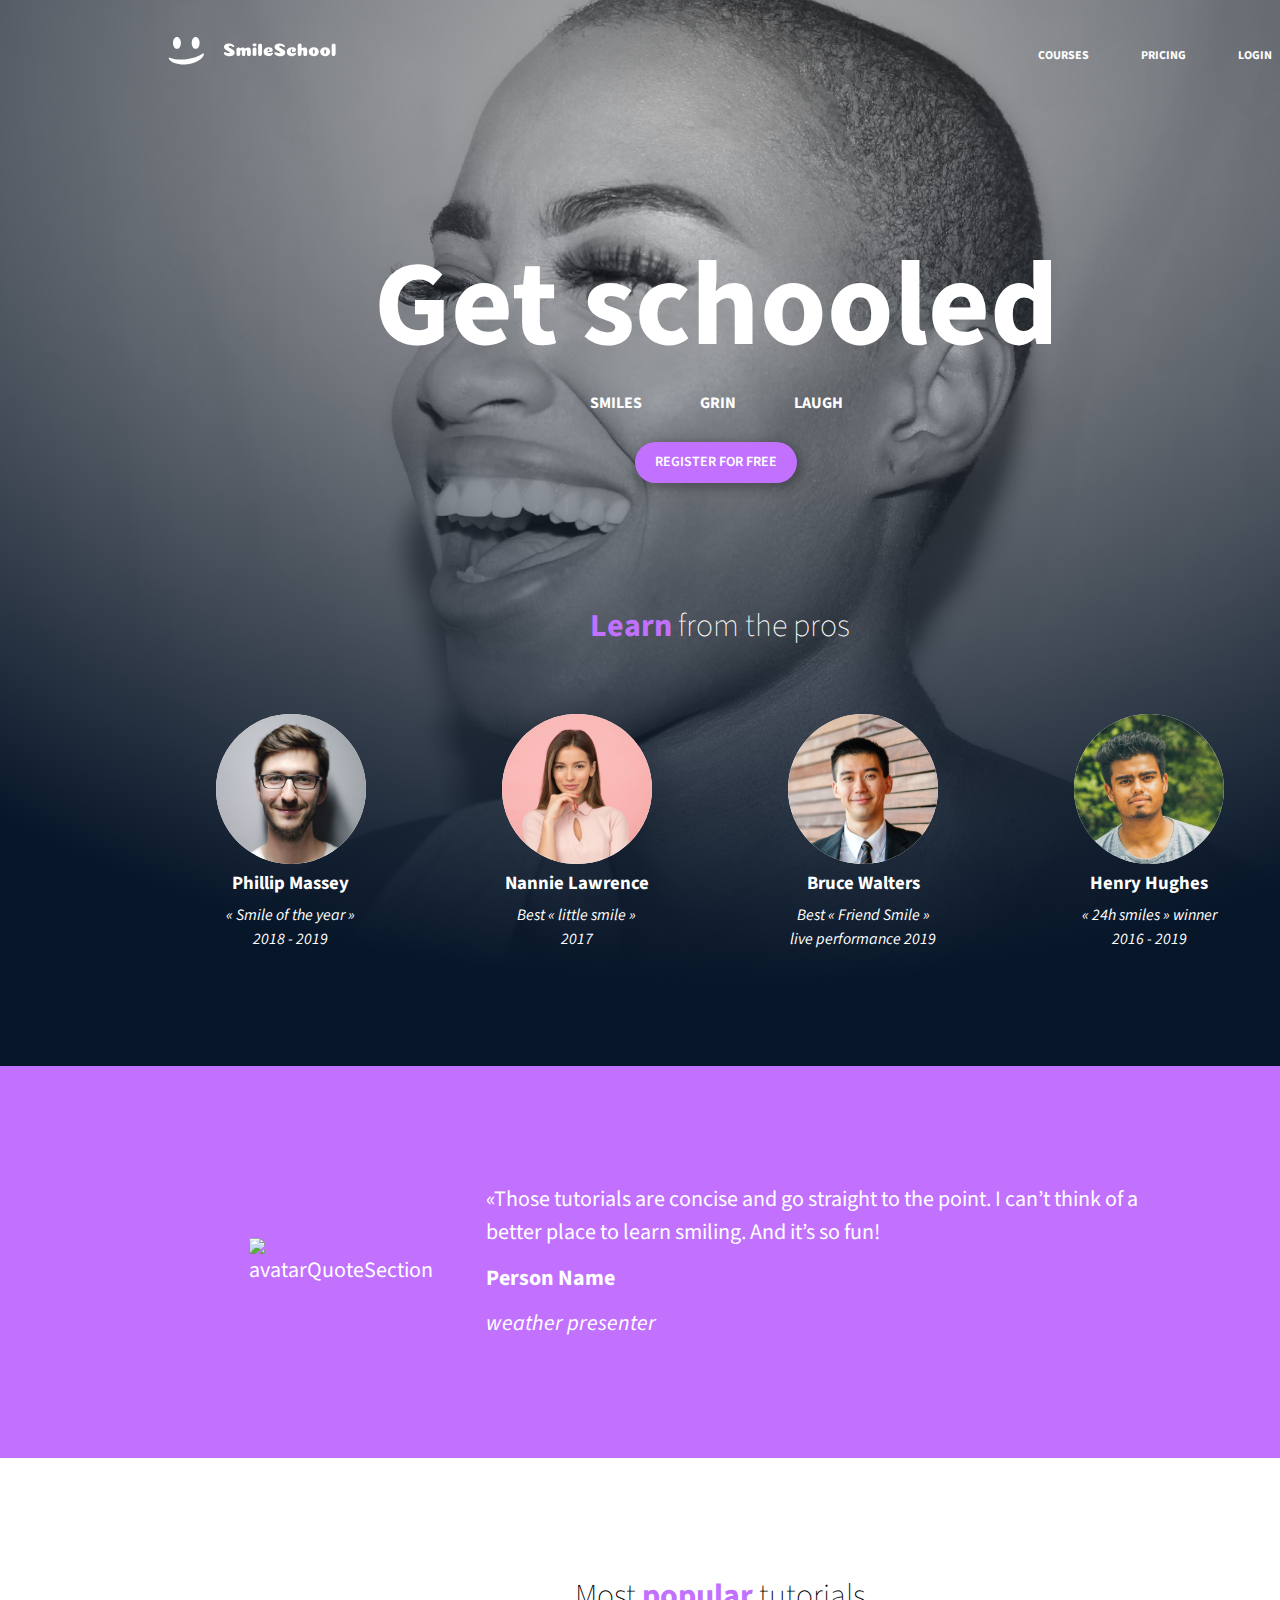
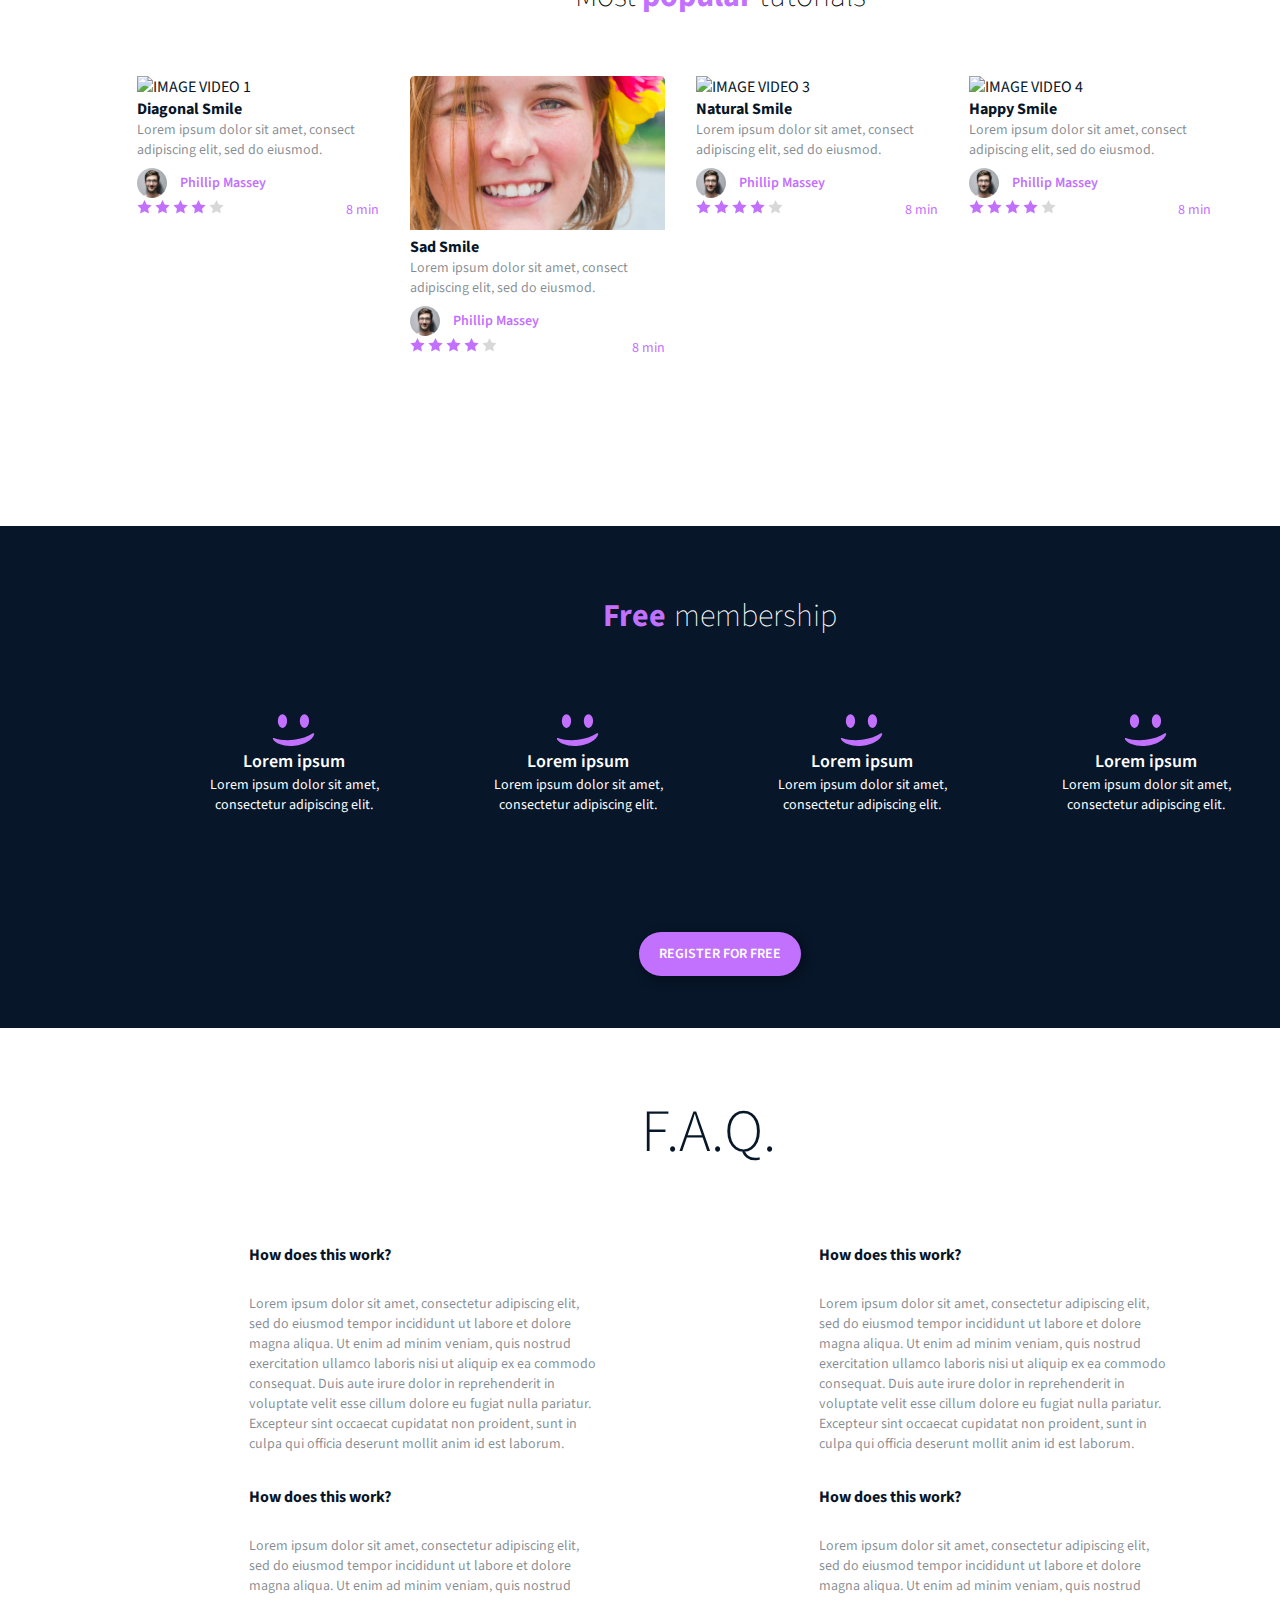
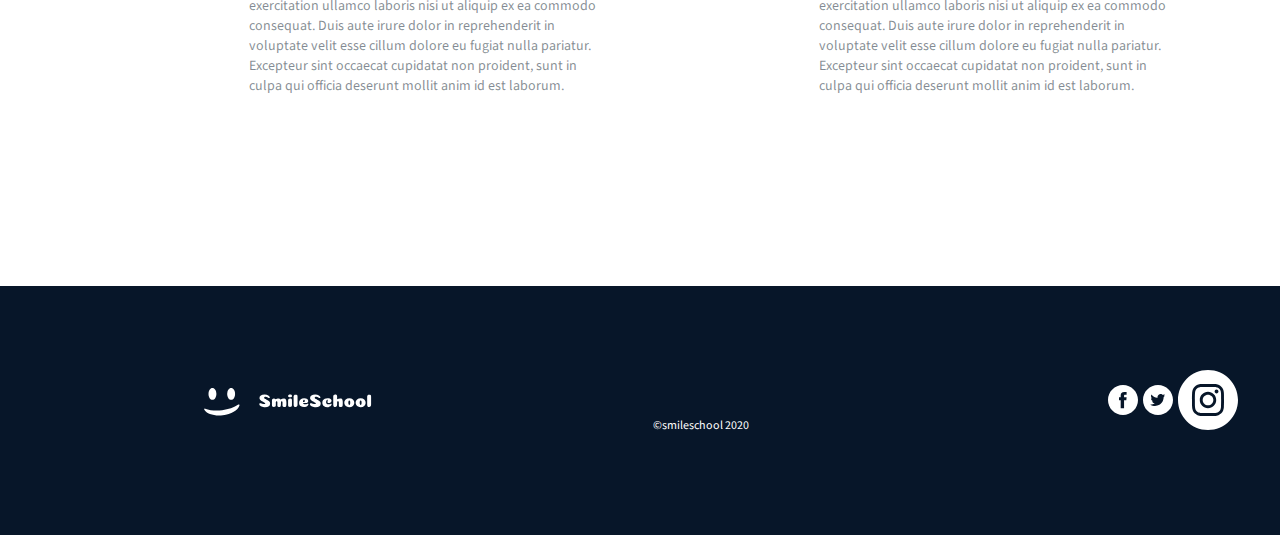
==== commit 6668a0d0: "styles postitioning redo" ====
--- a/css_advanced/index.html
+++ b/css_advanced/index.html
@@ -143,25 +143,25 @@
             </div>
         </div>
        </section>
-       <section>
-        <h1>Free membership</h1>
-        <div>
-            <div>
+       <section class="membership">
+        <h1><span>Free</span>membership</h1>
+        <div class="smileContainer">
+            <div class="smile">
                 <img src="./images/smile.svg" alt="SMILE 1">
                 <h2>Lorem ipsum</h2>
                 <p>Lorem ipsum dolor sit amet, consectetur adipiscing elit.</p>
             </div>
-            <div>
+            <div class="smile">
                 <img src="./images/smile.svg" alt="SMILE 2">
                 <h2>Lorem ipsum</h2>
                 <p>Lorem ipsum dolor sit amet, consectetur adipiscing elit.</p>
             </div>
-            <div>
+            <div class="smile">
                 <img src="./images/smile.svg" alt="SMILE 3">
                 <h2>Lorem ipsum</h2>
                 <p>Lorem ipsum dolor sit amet, consectetur adipiscing elit.</p>
             </div>
-            <div>
+            <div class="smile">
                 <img src="./images/smile.svg" alt="SMILE 4">
                 <h2>Lorem ipsum</h2>
                 <p>Lorem ipsum dolor sit amet, consectetur adipiscing elit.</p>
@@ -169,20 +169,20 @@
         </div>
         <button>REGISTER FOR FREE</button>
        </section>
-       <section>
+       <section class="faq">
         <h1>F.A.Q.</h1>
-        <div>
-            <div>
-                <div>
-                    <h2>How does this work?</h2>
-                    <p>Lorem ipsum dolor sit amet, consectetur adipiscing elit, sed do eiusmod tempor incididunt ut labore et dolore magna aliqua. Ut enim ad minim veniam, quis nostrud exercitation ullamco laboris nisi ut aliquip ex ea commodo consequat. Duis aute irure dolor in reprehenderit in voluptate velit esse cillum dolore eu fugiat nulla pariatur. Excepteur sint occaecat cupidatat non proident, sunt in culpa qui officia deserunt mollit anim id est laborum.</p>
-                </div>
-                <div>
-                    <h2>How does this work?</h2>
-                    <p>Lorem ipsum dolor sit amet, consectetur adipiscing elit, sed do eiusmod tempor incididunt ut labore et dolore magna aliqua. Ut enim ad minim veniam, quis nostrud exercitation ullamco laboris nisi ut aliquip ex ea commodo consequat. Duis aute irure dolor in reprehenderit in voluptate velit esse cillum dolore eu fugiat nulla pariatur. Excepteur sint occaecat cupidatat non proident, sunt in culpa qui officia deserunt mollit anim id est laborum.</p>
-                </div>
-            </div>
-            <div>
+        <div class="faqContainer">
+            <div class="question">
+                <div>
+                    <h2>How does this work?</h2>
+                    <p>Lorem ipsum dolor sit amet, consectetur adipiscing elit, sed do eiusmod tempor incididunt ut labore et dolore magna aliqua. Ut enim ad minim veniam, quis nostrud exercitation ullamco laboris nisi ut aliquip ex ea commodo consequat. Duis aute irure dolor in reprehenderit in voluptate velit esse cillum dolore eu fugiat nulla pariatur. Excepteur sint occaecat cupidatat non proident, sunt in culpa qui officia deserunt mollit anim id est laborum.</p>
+                </div>
+                <div>
+                    <h2>How does this work?</h2>
+                    <p>Lorem ipsum dolor sit amet, consectetur adipiscing elit, sed do eiusmod tempor incididunt ut labore et dolore magna aliqua. Ut enim ad minim veniam, quis nostrud exercitation ullamco laboris nisi ut aliquip ex ea commodo consequat. Duis aute irure dolor in reprehenderit in voluptate velit esse cillum dolore eu fugiat nulla pariatur. Excepteur sint occaecat cupidatat non proident, sunt in culpa qui officia deserunt mollit anim id est laborum.</p>
+                </div>
+            </div>
+            <div class="question">
                 <div>
                     <h2>How does this work?</h2>
                     <p>Lorem ipsum dolor sit amet, consectetur adipiscing elit, sed do eiusmod tempor incididunt ut labore et dolore magna aliqua. Ut enim ad minim veniam, quis nostrud exercitation ullamco laboris nisi ut aliquip ex ea commodo consequat. Duis aute irure dolor in reprehenderit in voluptate velit esse cillum dolore eu fugiat nulla pariatur. Excepteur sint occaecat cupidatat non proident, sunt in culpa qui officia deserunt mollit anim id est laborum.</p>
@@ -197,9 +197,9 @@
     </main>
     <footer>
         <div>
-            <div>
-                <img src="./images/logo.svg" alt="FOOTER logo">
-                <div>
+            <div class="footerLogo">
+                <img class="footerImg" src="./images/logo.svg" alt="FOOTER logo">
+                <div class="footerLogo1">
                     <a href="">
                         <img src="./images/facebook.svg" alt="facebook">
                     </a>
--- a/css_advanced/styles.css
+++ b/css_advanced/styles.css
@@ -1,3 +1,7 @@
+* {
+    margin: 0;
+}
+
 body {
     width: 1440px;
     height: 1093px;
@@ -34,25 +38,27 @@
 }
 
 .Title{
-    margin-top: 100px;
+    margin-top: 110px;
     margin-left:-8px ;
+    height: 262px;
     display: flex;
     flex-direction: column;
     align-items: center; 
-    height: 243px;
+ 
+  
     
 }
 
 .Title h1{
-    margin-top: 0;
+
     font-size: 120px;
     font-weight: 700px; 
-    width: 684px;
-    height: 50px;
+   
+    
+   
 }
 
 .Title p{
-    margin-top: 0;
    text-align: justify;
    -webkit-text-align-last: justify;
    text-align-last: justify; 
@@ -64,7 +70,7 @@
 }
 
 .Title button{
-    
+    margin-top: 30px;
     width: 162px;
     height: 44px;
     border-radius: 22px;
@@ -124,7 +130,7 @@
     font-size: 18px;
 }
 .avatar div p {
-    margin-top: 0;
+   
     height: 48px;
     line-height: 24px;
     font-style: italic;
@@ -134,7 +140,8 @@
 
 .testimonials{
     margin-top: 115px;
-    margin-left: -9px;
+    
+    width: 100%;
     background-color: #c271ff;
     display: flex;
     justify-content: center;
@@ -145,6 +152,7 @@
   .testimonialsDiv{
     display: flex;
     align-items: center;
+    justify-content: space-between;
  
     width: 943px;
     height: 160px;
@@ -155,21 +163,29 @@
     margin-right: 53px;
   }
 
-  
+  .testimonailsText {
+    line-height: 33.6px;
+    height: 158px;
+    
+    display: flex;
+    flex-direction: column;
+    justify-content: space-between;
+  }
   .person-name {
     font-weight: bold;
-    margin-left: 40px ;
    
   }
   
   .weather-presenter {
     font-style: italic;
-    margin-left: 40px ;
+  
    
   }
 
   .tutorials{
     margin-top: 115px;
+    margin-bottom: 115px;
+    
   }
   
   .tutorials h1 {
@@ -240,5 +256,191 @@
 font-weight: 400;
  }
 
-
-
+.membership {
+    display: flex;
+    flex-direction: column;
+    align-items: center;
+    justify-content: center;
+    width: 1440px;
+    height: 502px;
+    background-color: #071629;
+    
+}
+
+.membership h1{
+    display: flex;
+    align-items: center;
+    justify-content: space-between;
+    margin-top: 70px;
+    margin-bottom: 58px;
+    width: 234px;
+    height: 40px;
+    font-weight: 200;
+    font-size: 32px;
+}
+.membership h2{
+    width: 256px;
+    height: 26px;
+    font-size: 18px; 
+    font-weight: 600;
+}
+
+.membership img{
+    width: 43.66px;
+    height: 35.35px;
+}
+
+.membership p{
+    width: 221px;
+    height: 52px;
+    font-size: 14px; 
+    font-weight: 400; 
+}
+
+.membership span{
+    color: #C271FF;
+    font-weight: 700;
+}
+
+.membership div{
+    display: flex;
+    justify-content: center;
+    align-items: center;
+    
+}
+
+.smileContainer{
+    width: 1136px;
+    height: 153px;
+    gap: 27px;
+    padding-bottom: 85px;
+}
+
+.smile{
+    display: flex;
+    justify-content: center;
+    flex-direction: column;
+    align-items: center;
+    width: 257px;
+    height: 153px;
+   text-align: center;
+    
+    
+}
+
+.membership button{
+    margin-bottom: 52px;
+    width: 162px;
+    height: 44px;
+    border-radius: 22px;
+    background-color: #C271FF;
+    color: #FFFFFF;
+    border: none;
+    font-family: 'Source Sans Pro', sans-serif; 
+    font-weight: 600;
+    font-size: 14px;
+    box-shadow: 3px 3px 10px 3px rgba(0.25,0.25,0.25,0.25);
+}
+
+.faq{
+    display: flex;
+    flex-direction: column;
+    align-items: center;
+    justify-content: space-between;
+    width: 920px;
+    height: 707px;
+    padding-top: 67px;
+    padding-left: 249px;
+    padding-bottom: 84px;
+  
+}
+
+.faq h1{
+    display: flex;
+    align-items: center;
+    justify-content: flex-start;
+    width: 136px;
+    height: 75px;
+    color: #071629; 
+    font-size: 60px; 
+    font-weight: 300;
+  
+}
+
+.faq h2{
+    width: 145px;
+    height: 20px;
+    color: #071629;
+    font-size: 16px;
+    font-weight: 700; 
+   
+}
+
+.faq p{
+    width: 350px;
+    height: 192px;
+    color: rgba(7, 22, 41, 0.50);
+    font-size: 14px;
+    font-weight: 400;
+    padding-top: 30px; 
+}
+
+.faqContainer{
+    display: flex;
+    align-items: center;
+    justify-content: center;
+    gap: 220px;
+    padding-bottom: 74px;
+  
+}
+
+.question {
+    display: flex;
+    flex-direction: column;
+    align-items: center;
+    justify-content: center;
+}
+
+footer{
+    display: flex;
+    justify-content: center;
+    align-items: center;
+    width: 1440px;
+    height: 249px; 
+    background-color: #071629;
+}
+
+.footerLogo{
+    display: flex;
+    justify-content: center;
+    align-items: center;
+    width: 1035px;
+    height: 30px; 
+    gap: 736px;
+   
+}
+
+.footerImg{
+    width: 169px;
+    height: 30px; 
+}
+
+.footerLogo1{
+    display: flex;
+    align-items: center;
+    justify-content: space-between;
+    width: 130px;
+    height: 30px; 
+}
+
+footer p{
+    display: flex;
+    align-items: center;
+    justify-content: center;
+    width: 96px;
+    height: 15px; 
+    font-size: 12px;
+    font-weight: 400; 
+    padding-left: 450px;
+
+}
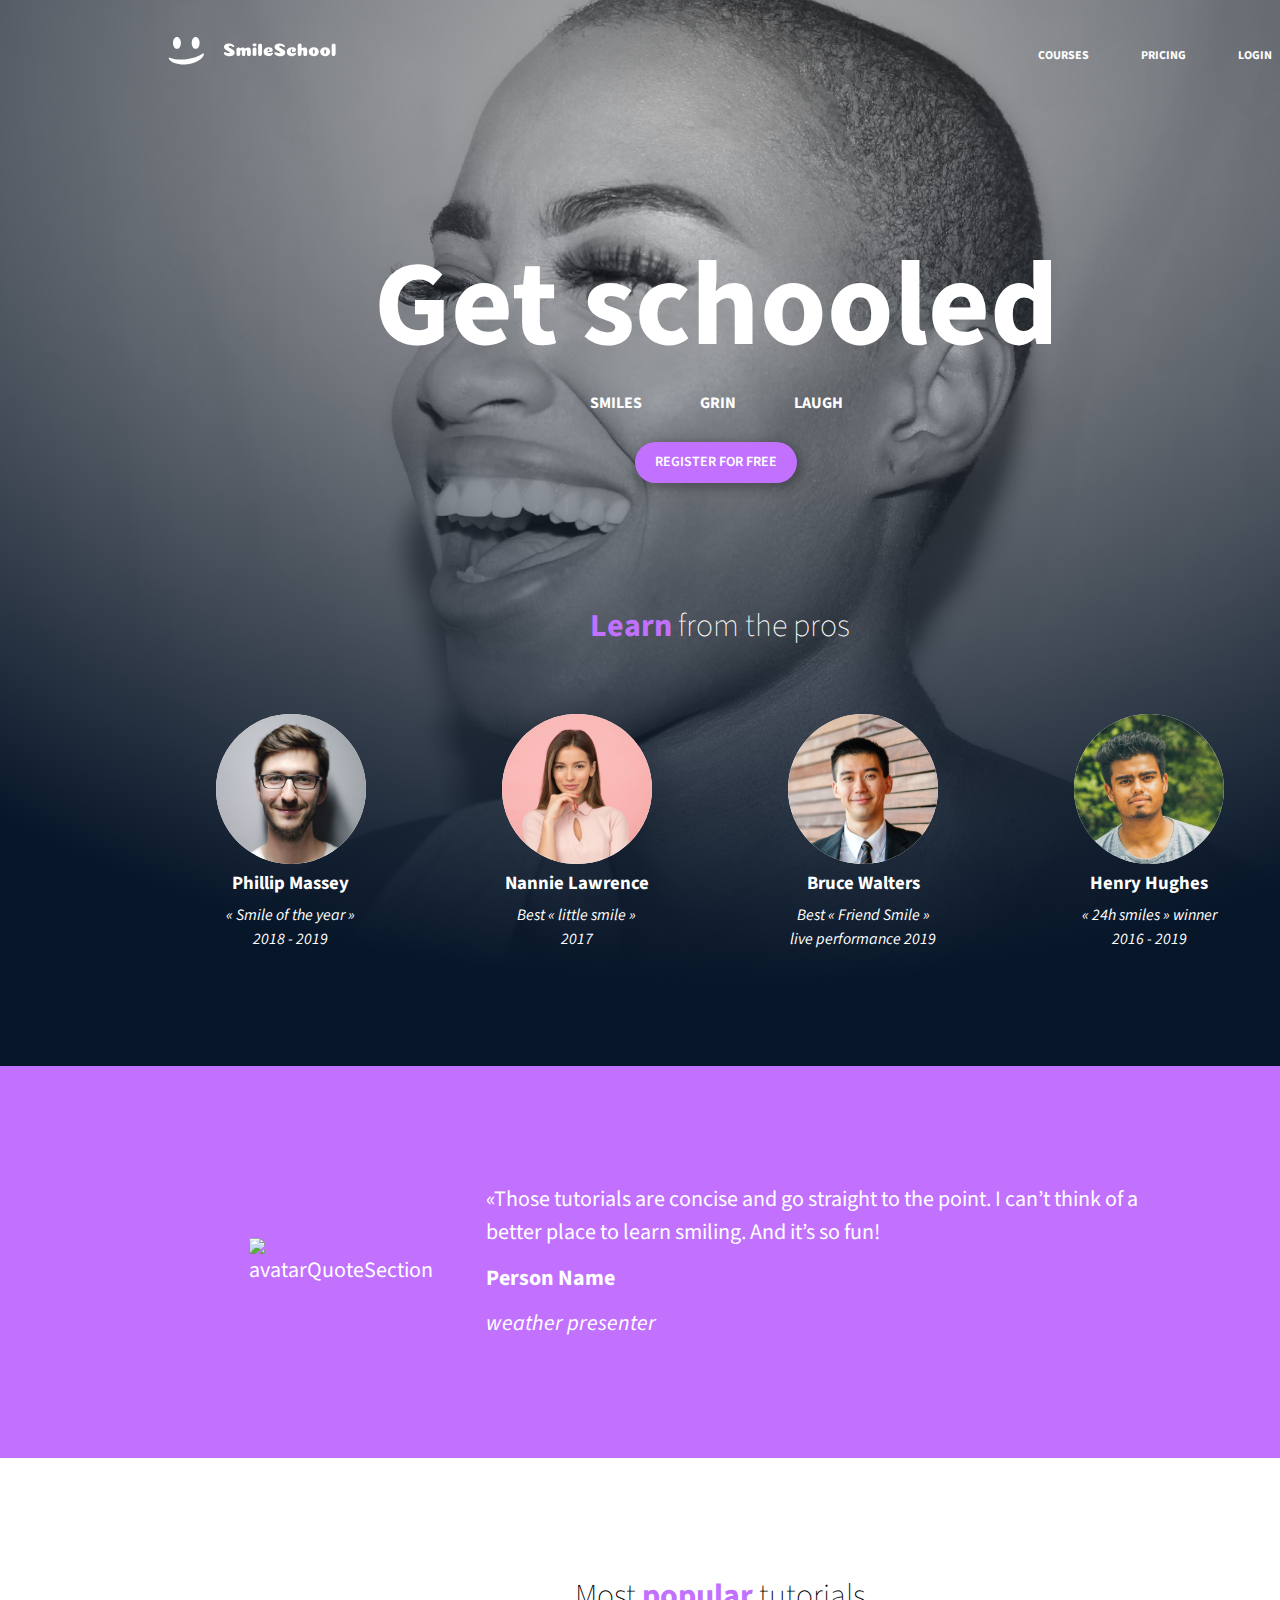
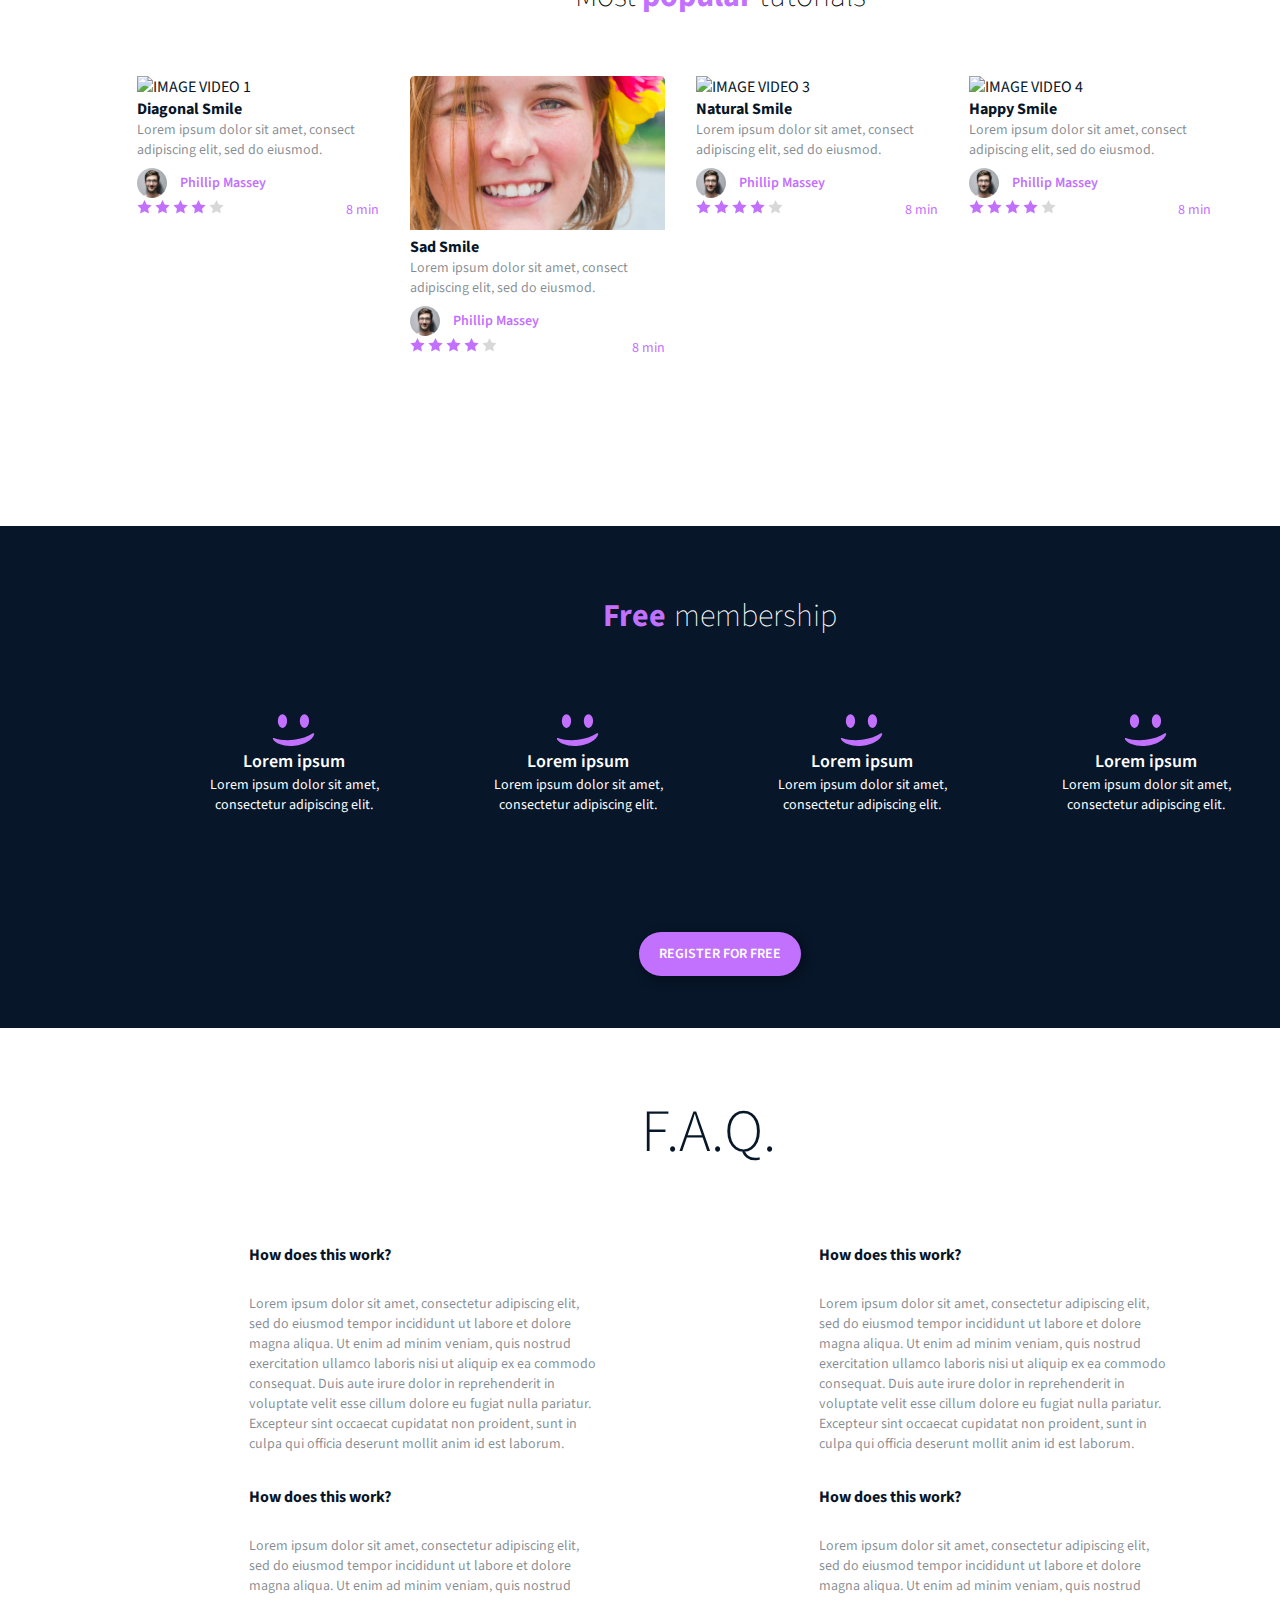
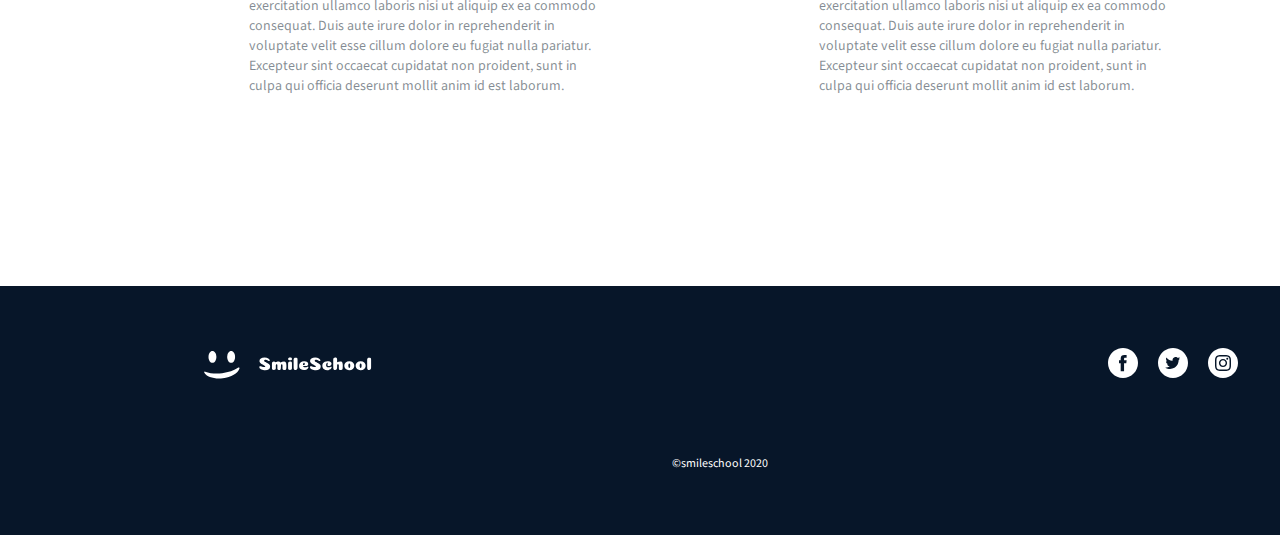
==== commit 74d7001f: "footer styles done" ====
--- a/css_advanced/index.html
+++ b/css_advanced/index.html
@@ -196,7 +196,7 @@
        </section>
     </main>
     <footer>
-        <div>
+        <div class="footerContainer">
             <div class="footerLogo">
                 <img class="footerImg" src="./images/logo.svg" alt="FOOTER logo">
                 <div class="footerLogo1">
--- a/css_advanced/styles.css
+++ b/css_advanced/styles.css
@@ -418,11 +418,13 @@
     height: 30px; 
     gap: 736px;
    
+   
 }
 
 .footerImg{
     width: 169px;
     height: 30px; 
+  
 }
 
 .footerLogo1{
@@ -431,6 +433,13 @@
     justify-content: space-between;
     width: 130px;
     height: 30px; 
+  
+}
+
+.footerLogo1 img {
+    width: 30px;
+    height: 30px;
+
 }
 
 footer p{
@@ -441,6 +450,16 @@
     height: 15px; 
     font-size: 12px;
     font-weight: 400; 
-    padding-left: 450px;
-
-}
+ 
+    text-align: center;
+  
+
+}
+
+.footerContainer {
+    display: flex;
+    flex-direction: column;
+    gap: 75px;
+    align-items: center;
+   
+}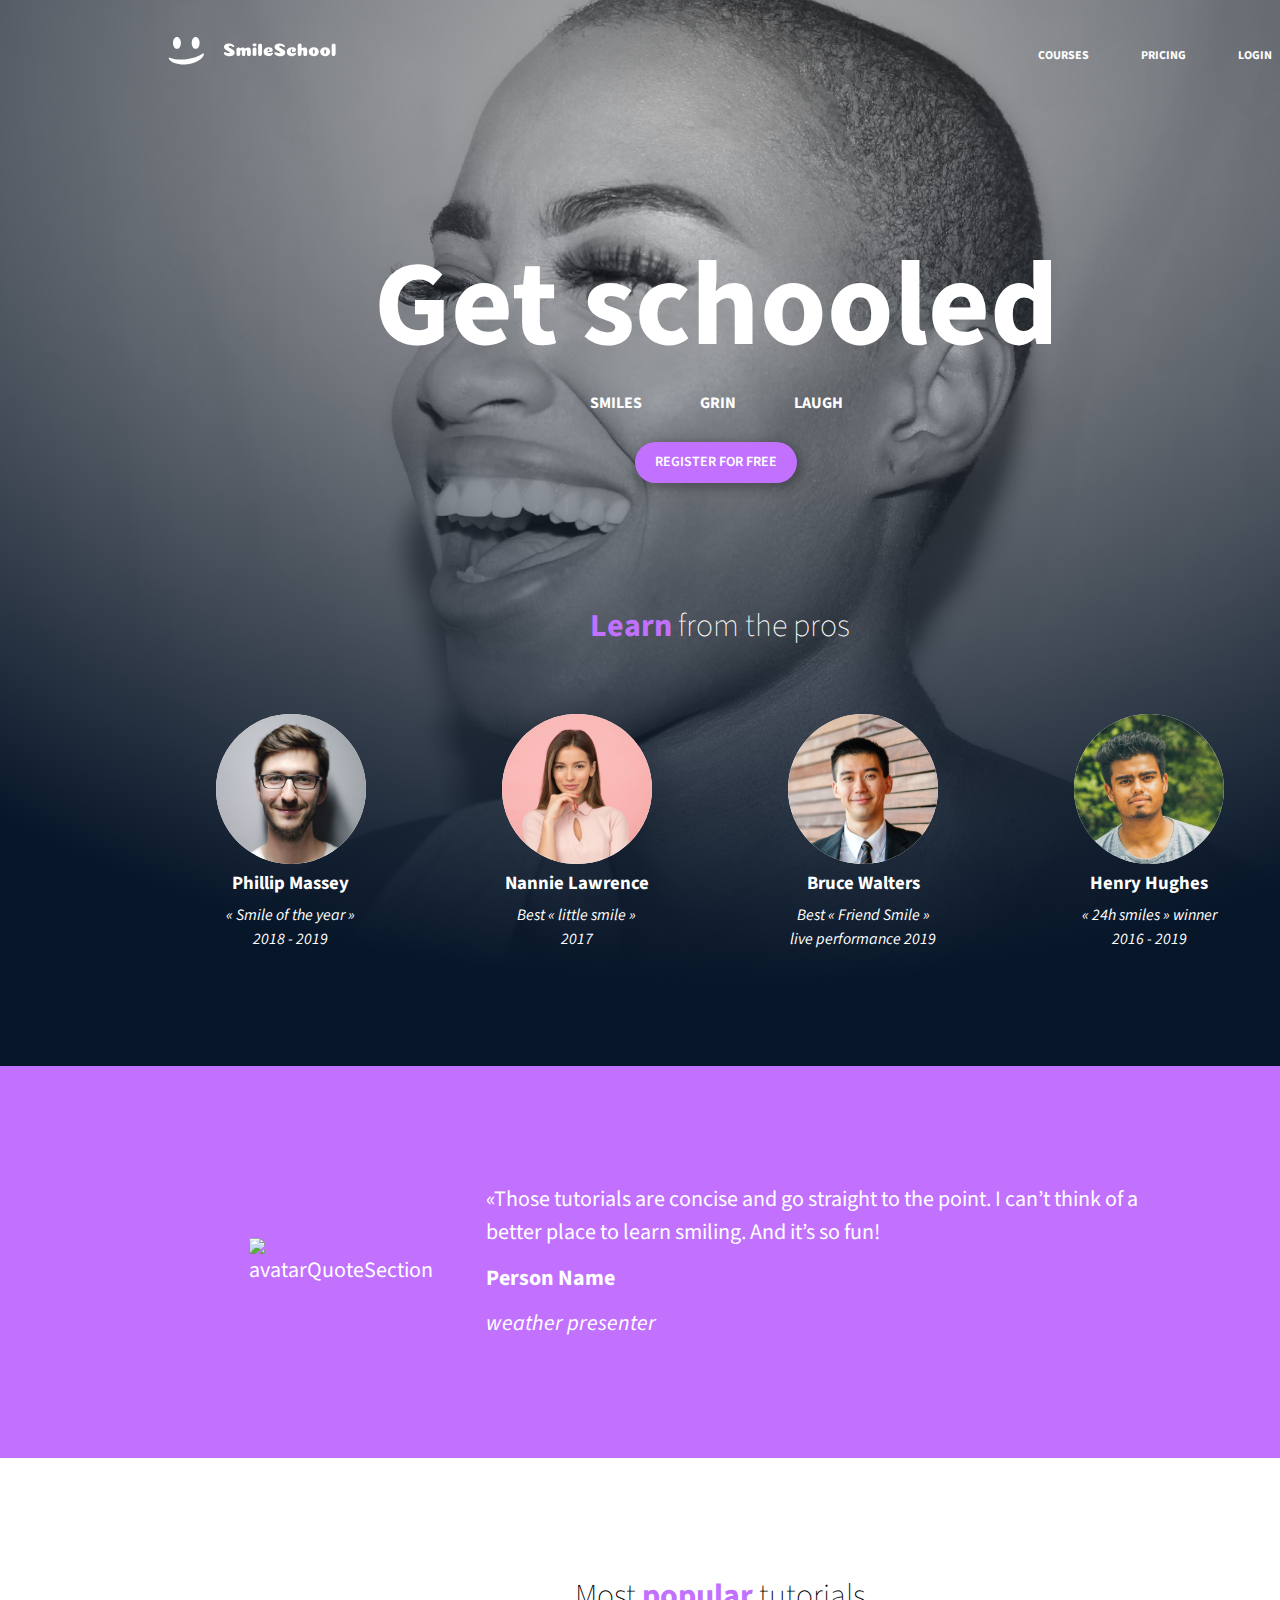
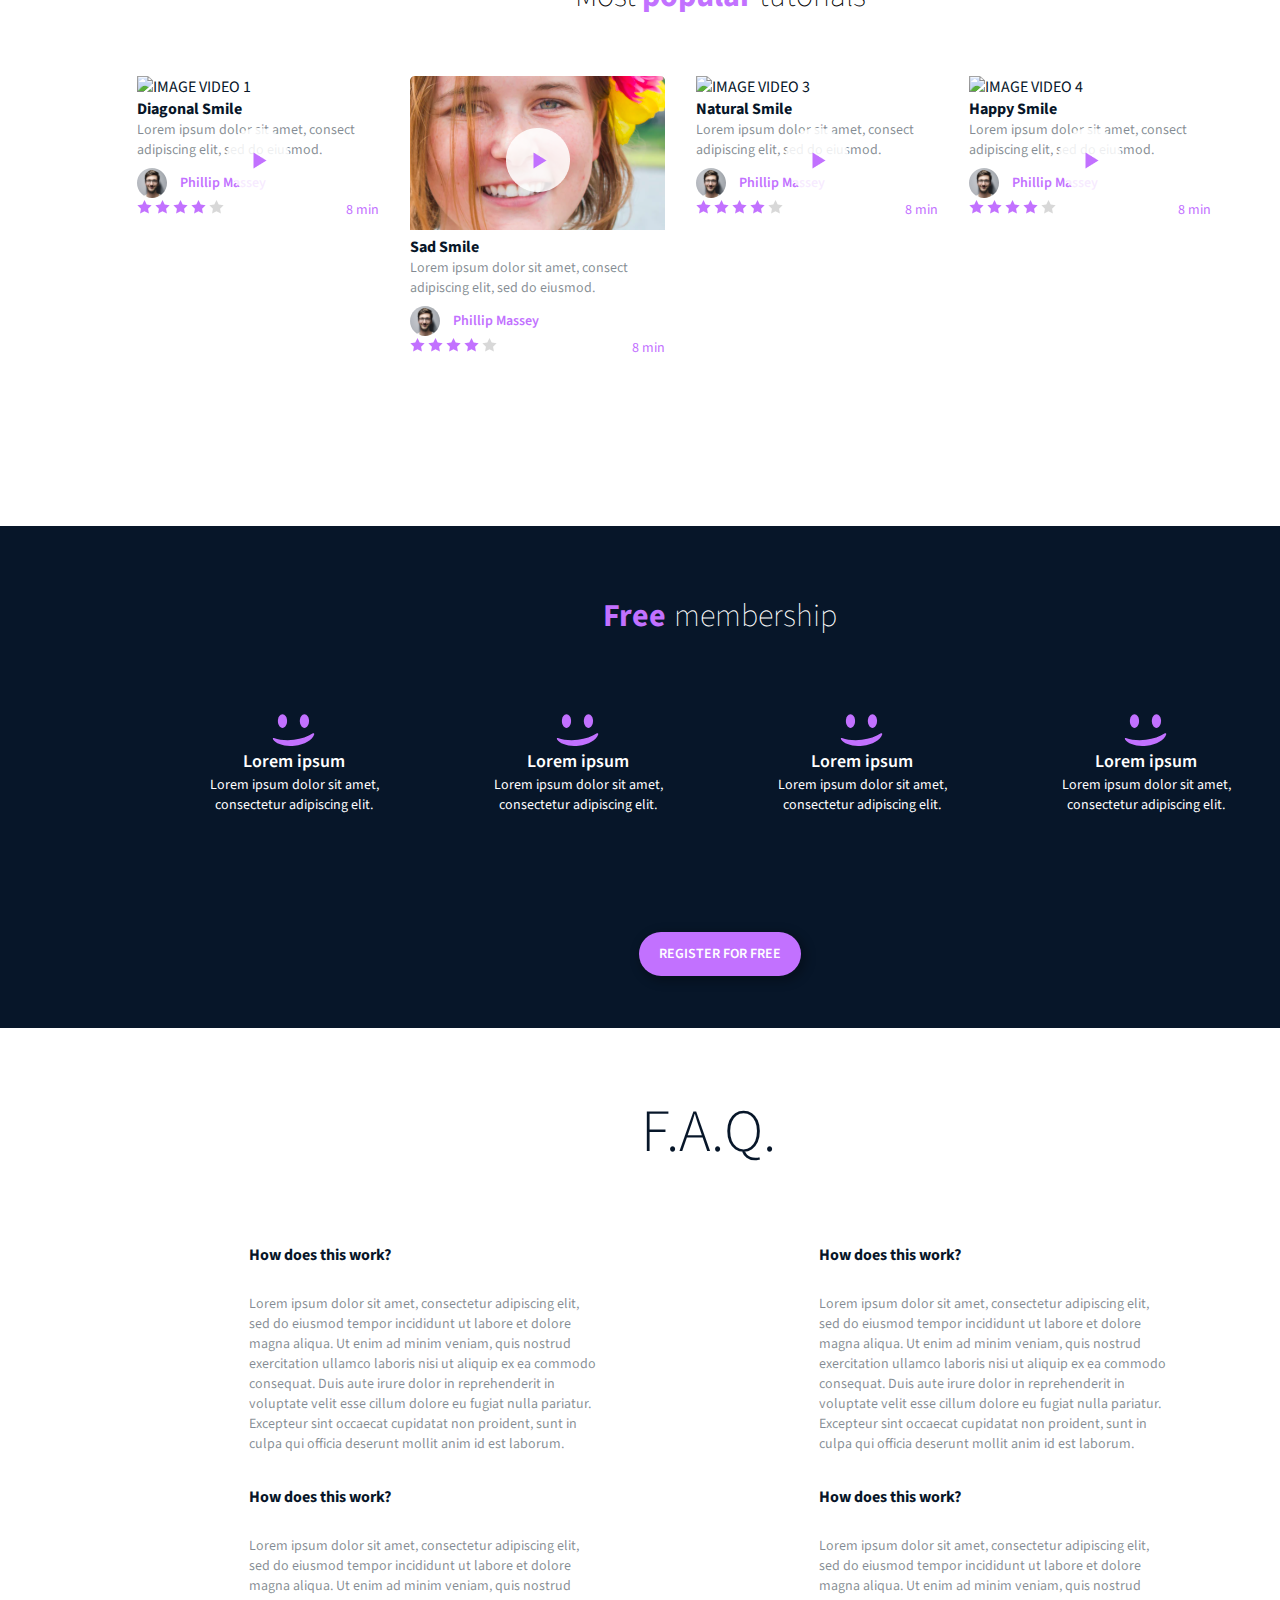
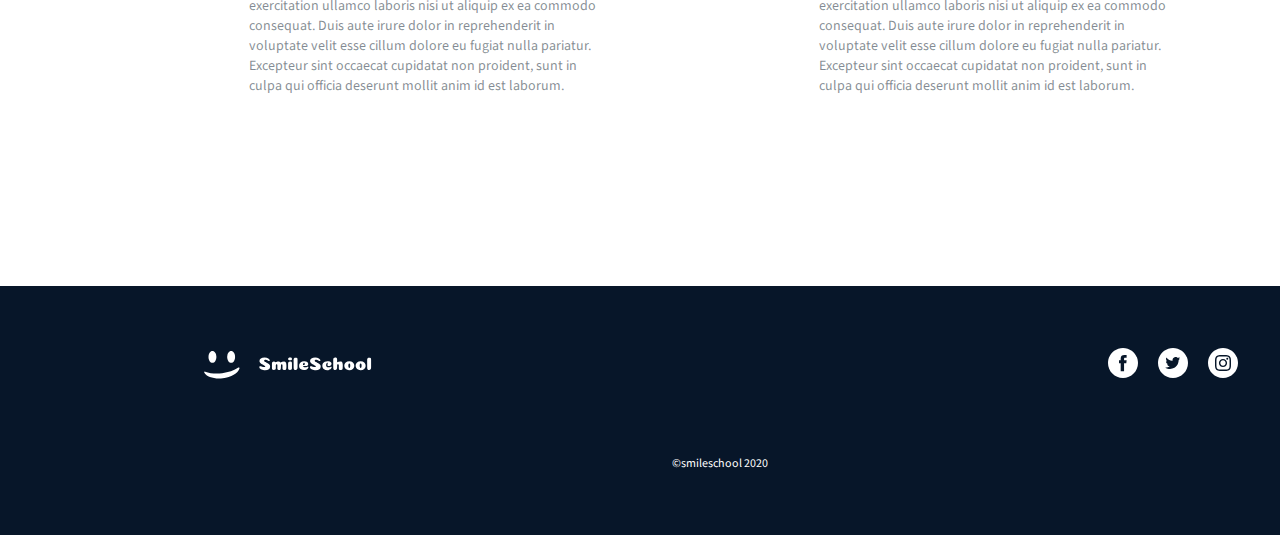
==== commit 41cefb4d: "added play button using ::after in css" ====
--- a/css_advanced/index.html
+++ b/css_advanced/index.html
@@ -73,7 +73,7 @@
        <section class="tutorials">
         <h1>Most <span class="highlight2">popular</span> tutorials</h1>
         <div class="videosContainer">
-            <div>
+            <div class="play">
                 <img class="video" src="./videos/preview.svg" alt="IMAGE VIDEO 1"/>
                 <h2>Diagonal Smile</h2>
                 <p class="tutorialsText">Lorem ipsum dolor sit amet, consect adipiscing elit, sed do eiusmod.</p>
@@ -90,7 +90,7 @@
                 </div>
                 <p class="min">8 min</p>
             </div>
-            <div>
+            <div class="play">
                 <img class="video" src="./videos/preview 1.svg" alt="IMAGE VIDEO 2"/>
                 <h2>Sad Smile</h2>
                 <p class="tutorialsText">Lorem ipsum dolor sit amet, consect adipiscing elit, sed do eiusmod.</p>
@@ -107,7 +107,7 @@
                 </div>
                 <p class="min">8 min</p>
             </div>
-            <div>
+            <div class="play">
                 <img class="video" src="./videos/preview 2.svg" alt="IMAGE VIDEO 3"/>
                 <h2>Natural Smile</h2>
                 <p class="tutorialsText">Lorem ipsum dolor sit amet, consect adipiscing elit, sed do eiusmod.</p>
@@ -124,7 +124,7 @@
                 </div>
                 <p class="min">8 min</p>
             </div>
-            <div>
+            <div class="play">
                 <img class="video" src="./videos/preview 3.svg" alt="IMAGE VIDEO 4"/>
                 <h2>Happy Smile</h2>
                 <p class="tutorialsText">Lorem ipsum dolor sit amet, consect adipiscing elit, sed do eiusmod.</p>
--- a/css_advanced/styles.css
+++ b/css_advanced/styles.css
@@ -210,11 +210,27 @@
     padding: 0 31px;
     color: #071629;
  }
-
  .video {
     width: 255px;
-    height: 154px;
- }
+    height: 154px;   
+}
+.play {
+    background-attachment: fixed;
+    position: relative;
+}
+
+.play::after {
+    content: ''; 
+    position: absolute;
+    top: 25%;
+    left: 50%;
+    transform: translate(-50%, -50%); 
+    width: 64px; 
+    height: 64px;
+   background-image: url('./images/play.png');
+   background-size: cover;
+   
+}
 
  .tutorials h2 {
     font-size: 16px;
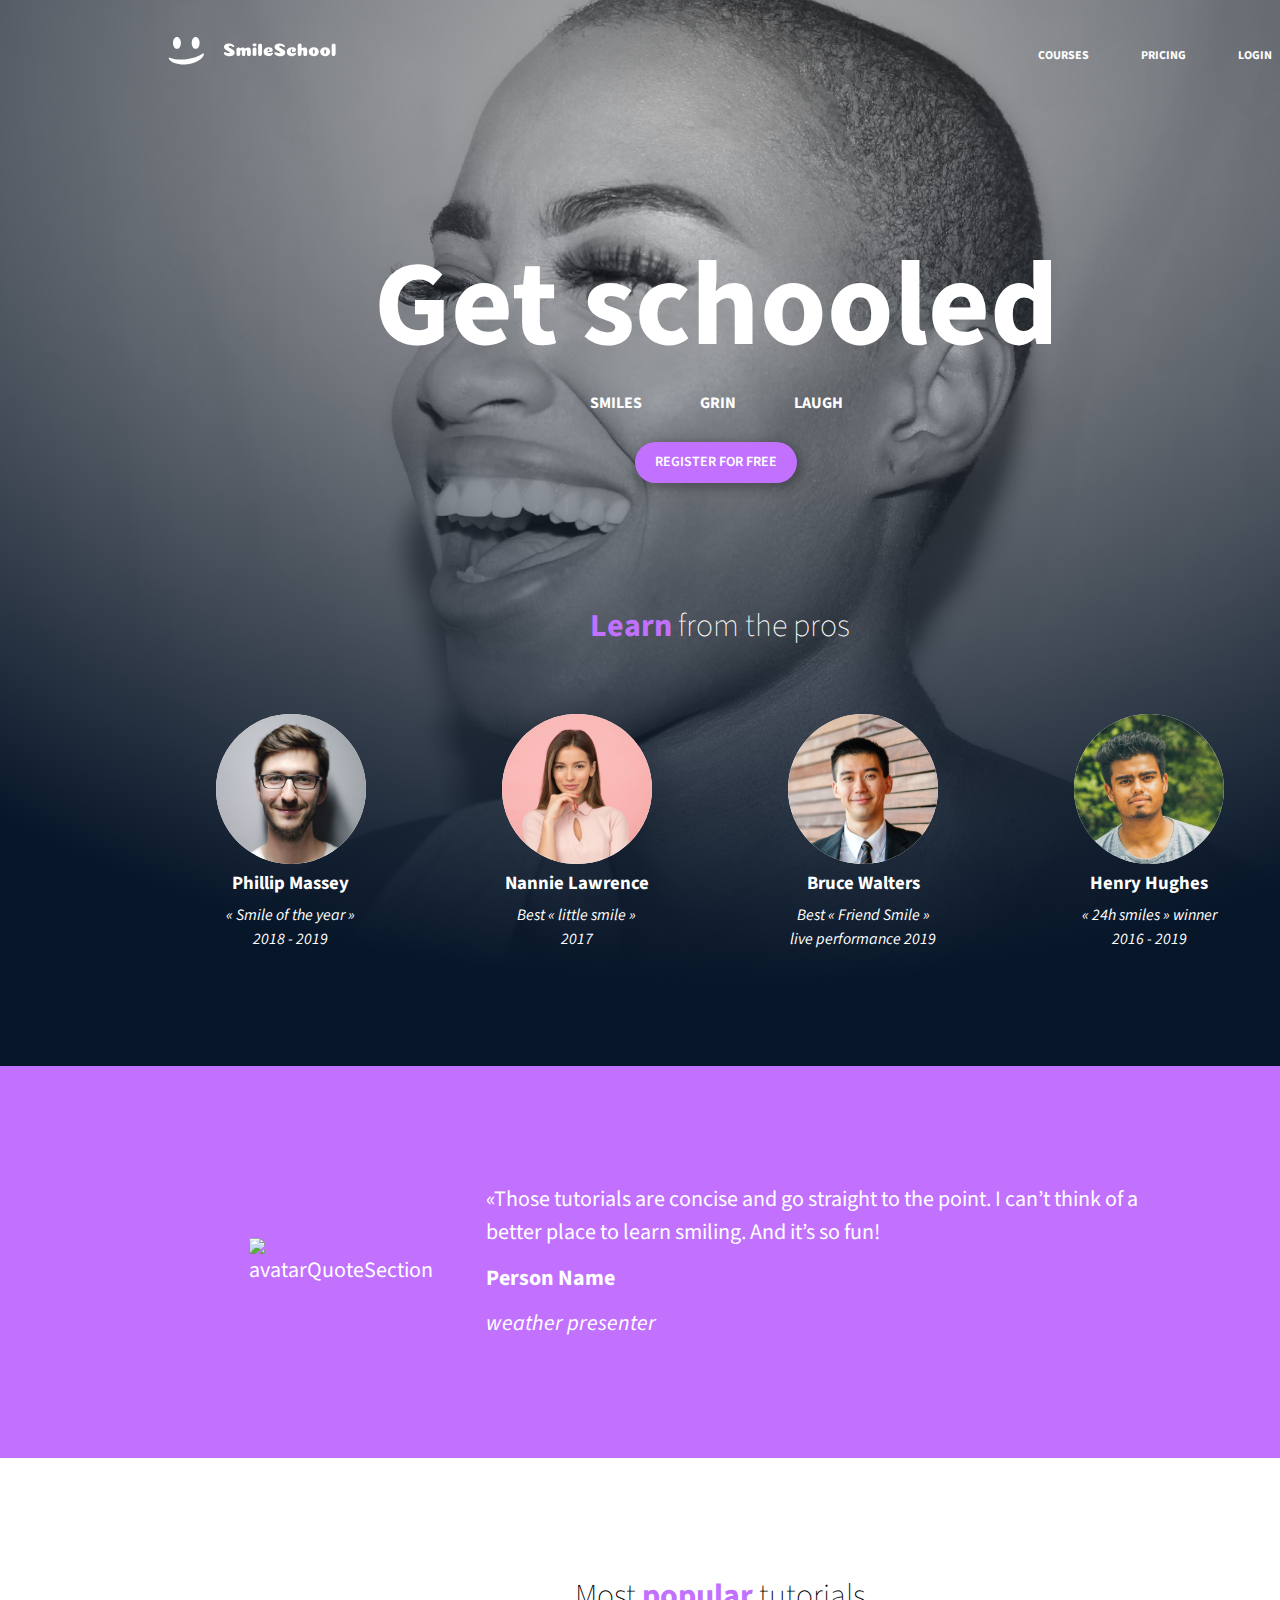
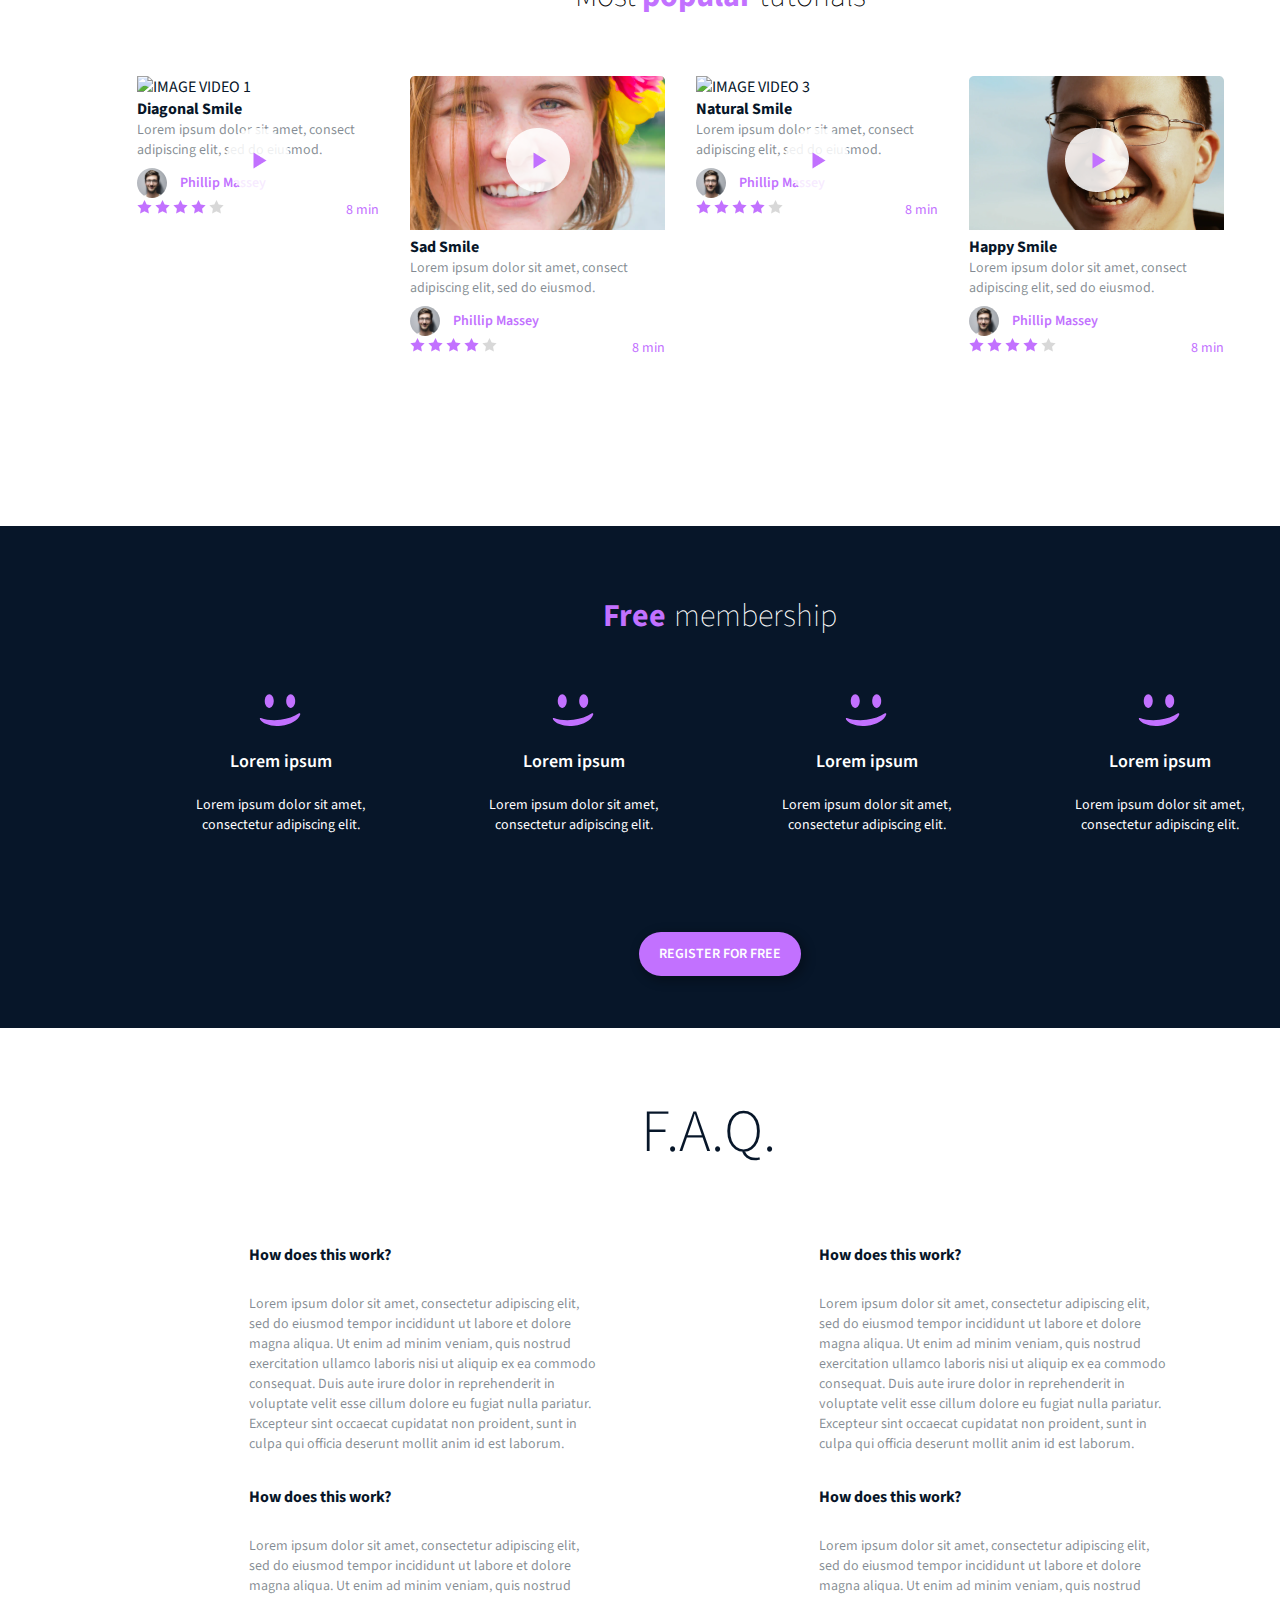
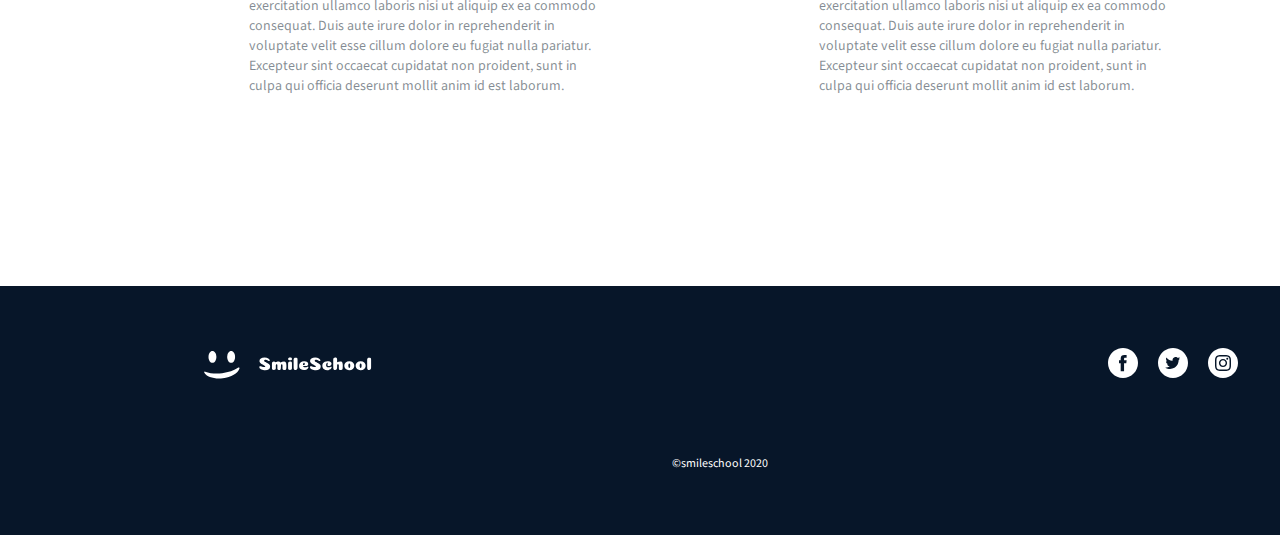
==== commit 63e9e646: "updates" ====
--- a/css_advanced/index.html
+++ b/css_advanced/index.html
@@ -125,7 +125,7 @@
                 <p class="min">8 min</p>
             </div>
             <div class="play">
-                <img class="video" src="./videos/preview 3.svg" alt="IMAGE VIDEO 4"/>
+                <img class="video" src="./videos/preview 3.png" alt="IMAGE VIDEO 4"/>
                 <h2>Happy Smile</h2>
                 <p class="tutorialsText">Lorem ipsum dolor sit amet, consect adipiscing elit, sed do eiusmod.</p>
                 <div class="avatarAndName">
--- a/css_advanced/styles.css
+++ b/css_advanced/styles.css
@@ -320,8 +320,8 @@
 
 .membership div{
     display: flex;
-    justify-content: center;
-    align-items: center;
+    justify-content:space-between;
+    align-items:center
     
 }
 
